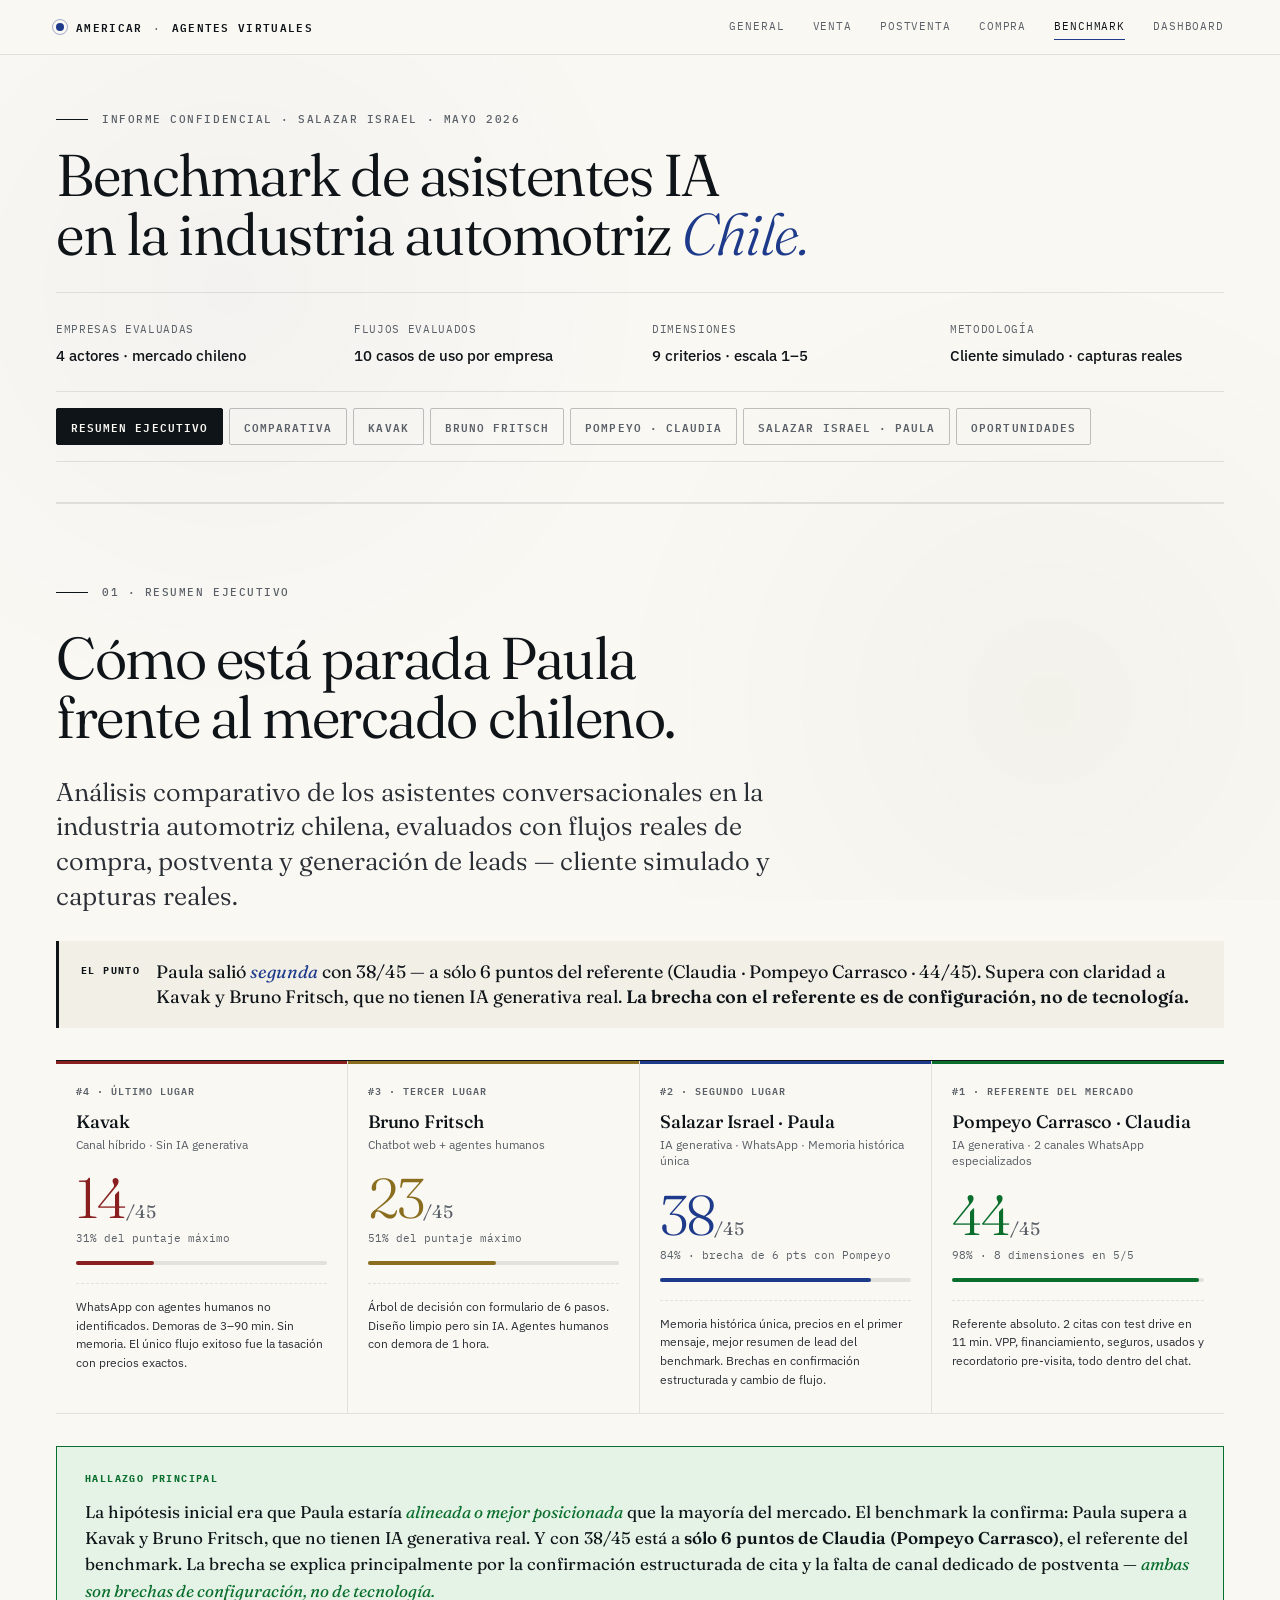
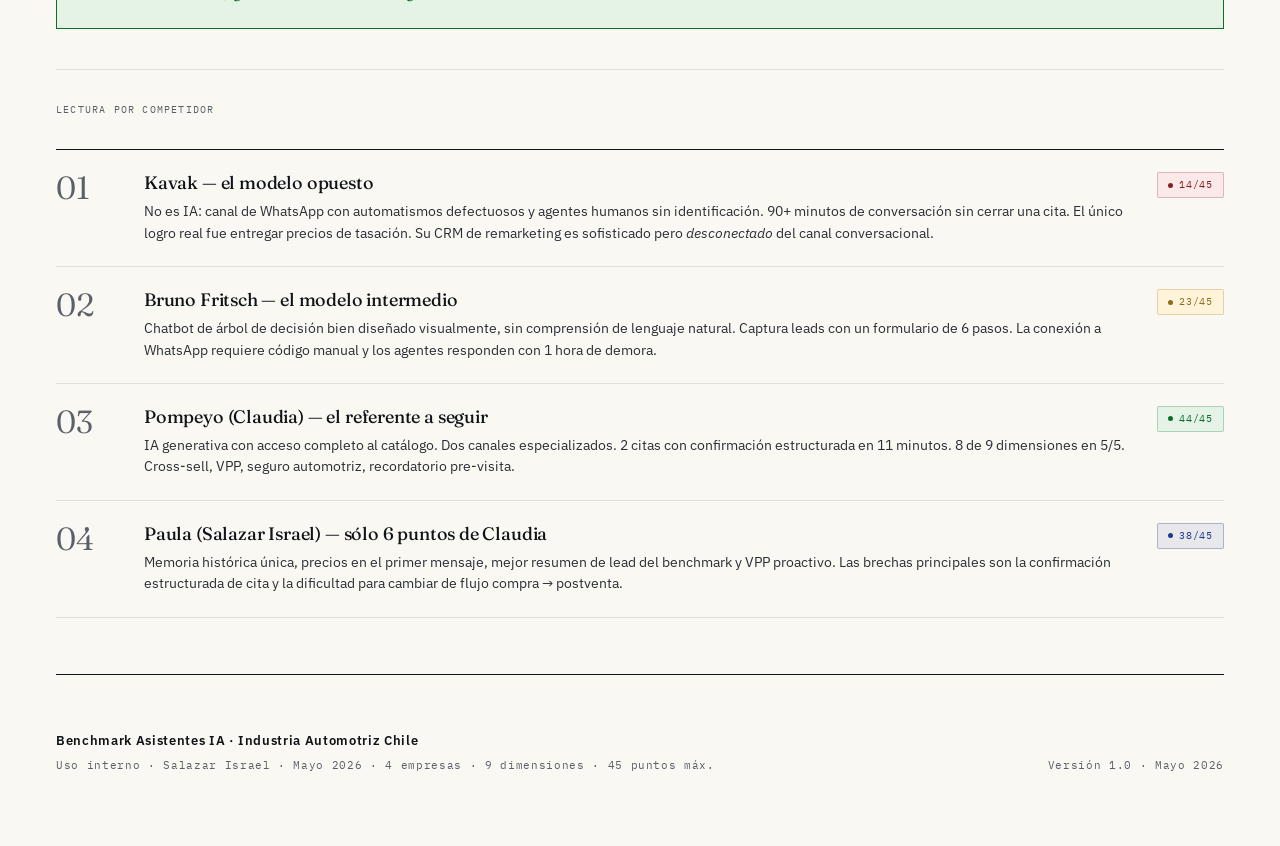
==== benchmark.html @ 21f12ac8 "Benchmark: pestaña aparte con look-and-feel editorial · saca placeholder de General - Nueva página b" ====
<!DOCTYPE html>
<html lang="es">
<head>
<meta charset="UTF-8">
<meta name="viewport" content="width=device-width, initial-scale=1.0">
<title>Benchmark · Asistentes IA · Industria Automotriz Chile 2026</title>
<link rel="preconnect" href="https://fonts.googleapis.com">
<link rel="preconnect" href="https://fonts.gstatic.com" crossorigin>
<link href="https://fonts.googleapis.com/css2?family=Fraunces:opsz,wght,SOFT@9..144,300;9..144,400;9..144,500;9..144,600;9..144,700&family=IBM+Plex+Mono:wght@300;400;500;600&family=IBM+Plex+Sans:wght@300;400;500;600;700&display=swap" rel="stylesheet">
<link rel="stylesheet" href="assets/styles.css?v=14">
</head>
<body>

<header class="topnav">
  <div class="topnav-inner">
    <a href="index.html" class="brand">
      <span class="dot"></span>
      <span>Americar <span class="sep">·</span> <span class="meta-hide">Agentes Virtuales</span></span>
    </a>
    <nav class="nav-links">
      <a href="index.html">General</a>
      <a href="venta.html">Venta</a>
      <a href="postventa.html">Postventa</a>
      <a href="compra.html">Compra</a>
      <a href="benchmark.html" class="active">Benchmark</a>
      <a href="dashboard.html">Dashboard</a>
    </nav>
  </div>
</header>

<div class="shell">

<!-- ============ PAGE HEADER ============ -->
<section class="page-header first">
  <div class="eyebrow">Informe confidencial · Salazar Israel · Mayo 2026</div>
  <h2>Benchmark de asistentes IA<br>en la industria automotriz <em>Chile.</em></h2>

  <div class="cover-footer" style="margin-top: 28px;">
    <div class="item">Empresas evaluadas<strong>4 actores · mercado chileno</strong></div>
    <div class="item">Flujos evaluados<strong>10 casos de uso por empresa</strong></div>
    <div class="item">Dimensiones<strong>9 criterios · escala 1–5</strong></div>
    <div class="item">Metodología<strong>Cliente simulado · capturas reales</strong></div>
  </div>

  <nav class="bench-tabs" aria-label="Secciones del benchmark">
    <button class="active" onclick="showBench('resumen', event)">Resumen ejecutivo</button>
    <button onclick="showBench('comparativa', event)">Comparativa</button>
    <button onclick="showBench('kavak', event)">Kavak</button>
    <button onclick="showBench('bf', event)">Bruno Fritsch</button>
    <button onclick="showBench('pompeyo', event)">Pompeyo · Claudia</button>
    <button onclick="showBench('paula', event)">Salazar Israel · Paula</button>
    <button onclick="showBench('oportunidades', event)">Oportunidades</button>
  </nav>
</section>

<!-- ============ RESUMEN ============ -->
<section id="bench-resumen" class="bench-pane active">
  <div class="eyebrow">01 · Resumen ejecutivo</div>
  <h2>Cómo está parada Paula<br>frente al mercado chileno.</h2>
  <p class="lead">
    Análisis comparativo de los asistentes conversacionales en la industria automotriz chilena, evaluados con flujos reales de compra, postventa y generación de leads — cliente simulado y capturas reales.
  </p>

  <div class="punto-clave">
    <div class="pc-label">El punto</div>
    <div class="pc-text">
      Paula salió <em>segunda</em> con 38/45 — a sólo 6 puntos del referente (Claudia · Pompeyo Carrasco · 44/45). Supera con claridad a Kavak y Bruno Fritsch, que no tienen IA generativa real. <strong>La brecha con el referente es de configuración, no de tecnología.</strong>
    </div>
  </div>

  <div class="bench-rank">
    <div class="bench-rank-card kavak">
      <div class="rank-pos">#4 · Último lugar</div>
      <div class="rank-name">Kavak</div>
      <div class="rank-type">Canal híbrido · Sin IA generativa</div>
      <div class="rank-score">14<span class="denom">/45</span></div>
      <div class="rank-pct">31% del puntaje máximo</div>
      <div class="rank-bar"><div class="rank-bar-fill" style="width:31%;"></div></div>
      <div class="rank-verdict">WhatsApp con agentes humanos no identificados. Demoras de 3–90 min. Sin memoria. El único flujo exitoso fue la tasación con precios exactos.</div>
    </div>
    <div class="bench-rank-card bf">
      <div class="rank-pos">#3 · Tercer lugar</div>
      <div class="rank-name">Bruno Fritsch</div>
      <div class="rank-type">Chatbot web + agentes humanos</div>
      <div class="rank-score">23<span class="denom">/45</span></div>
      <div class="rank-pct">51% del puntaje máximo</div>
      <div class="rank-bar"><div class="rank-bar-fill" style="width:51%;"></div></div>
      <div class="rank-verdict">Árbol de decisión con formulario de 6 pasos. Diseño limpio pero sin IA. Agentes humanos con demora de 1 hora.</div>
    </div>
    <div class="bench-rank-card paula">
      <div class="rank-pos">#2 · Segundo lugar</div>
      <div class="rank-name">Salazar Israel · Paula</div>
      <div class="rank-type">IA generativa · WhatsApp · Memoria histórica única</div>
      <div class="rank-score">38<span class="denom">/45</span></div>
      <div class="rank-pct">84% · brecha de 6 pts con Pompeyo</div>
      <div class="rank-bar"><div class="rank-bar-fill" style="width:84%;"></div></div>
      <div class="rank-verdict">Memoria histórica única, precios en el primer mensaje, mejor resumen de lead del benchmark. Brechas en confirmación estructurada y cambio de flujo.</div>
    </div>
    <div class="bench-rank-card pompeyo">
      <div class="rank-pos">#1 · Referente del mercado</div>
      <div class="rank-name">Pompeyo Carrasco · Claudia</div>
      <div class="rank-type">IA generativa · 2 canales WhatsApp especializados</div>
      <div class="rank-score">44<span class="denom">/45</span></div>
      <div class="rank-pct">98% · 8 dimensiones en 5/5</div>
      <div class="rank-bar"><div class="rank-bar-fill" style="width:98%;"></div></div>
      <div class="rank-verdict">Referente absoluto. 2 citas con test drive en 11 min. VPP, financiamiento, seguros, usados y recordatorio pre-visita, todo dentro del chat.</div>
    </div>
  </div>

  <div class="bench-conclusion">
    <div class="bc-label">Hallazgo principal</div>
    <div class="bc-text">
      La hipótesis inicial era que Paula estaría <em>alineada o mejor posicionada</em> que la mayoría del mercado. El benchmark la confirma: Paula supera a Kavak y Bruno Fritsch, que no tienen IA generativa real. Y con 38/45 está a <strong>sólo 6 puntos de Claudia (Pompeyo Carrasco)</strong>, el referente del benchmark. La brecha se explica principalmente por la confirmación estructurada de cita y la falta de canal dedicado de postventa — <em>ambas son brechas de configuración, no de tecnología.</em>
    </div>
  </div>

  <div class="panel">
    <div class="panel-eyebrow">Lectura por competidor</div>
    <div class="findings mt-32">
      <div class="finding">
        <div class="num">01</div>
        <div>
          <h4>Kavak — el modelo opuesto</h4>
          <p>No es IA: canal de WhatsApp con automatismos defectuosos y agentes humanos sin identificación. 90+ minutos de conversación sin cerrar una cita. El único logro real fue entregar precios de tasación. Su CRM de remarketing es sofisticado pero <em>desconectado</em> del canal conversacional.</p>
        </div>
        <div class="meta"><span class="tag neg"><span class="dot"></span>14/45</span></div>
      </div>
      <div class="finding">
        <div class="num">02</div>
        <div>
          <h4>Bruno Fritsch — el modelo intermedio</h4>
          <p>Chatbot de árbol de decisión bien diseñado visualmente, sin comprensión de lenguaje natural. Captura leads con un formulario de 6 pasos. La conexión a WhatsApp requiere código manual y los agentes responden con 1 hora de demora.</p>
        </div>
        <div class="meta"><span class="tag neu"><span class="dot"></span>23/45</span></div>
      </div>
      <div class="finding">
        <div class="num">03</div>
        <div>
          <h4>Pompeyo (Claudia) — el referente a seguir</h4>
          <p>IA generativa con acceso completo al catálogo. Dos canales especializados. 2 citas con confirmación estructurada en 11 minutos. 8 de 9 dimensiones en 5/5. Cross-sell, VPP, seguro automotriz, recordatorio pre-visita.</p>
        </div>
        <div class="meta"><span class="tag pos"><span class="dot"></span>44/45</span></div>
      </div>
      <div class="finding">
        <div class="num">04</div>
        <div>
          <h4>Paula (Salazar Israel) — sólo 6 puntos de Claudia</h4>
          <p>Memoria histórica única, precios en el primer mensaje, mejor resumen de lead del benchmark y VPP proactivo. Las brechas principales son la confirmación estructurada de cita y la dificultad para cambiar de flujo compra → postventa.</p>
        </div>
        <div class="meta"><span class="tag signal"><span class="dot"></span>38/45</span></div>
      </div>
    </div>
  </div>
</section>

<!-- ============ COMPARATIVA ============ -->
<section id="bench-comparativa" class="bench-pane">
  <div class="eyebrow">02 · Comparativa</div>
  <h2>Tres tablas para entender<br>la diferencia.</h2>
  <p class="lead">
    Dos miradas complementarias: la primera mide <strong>cómo funciona</strong> cada asistente (calidad, escala 1–5), la segunda mide <strong>qué puede hacer</strong> (cobertura de flujos reales). La tercera resume las características del sistema.
  </p>

  <div class="panel">
    <div class="panel-eyebrow">Tabla 1 · Calidad · Cómo funciona cada asistente</div>
    <p style="margin-top:8px; font-size:13px; color:var(--ink-mute);">Escala 1 a 5 por dimensión · Puntaje máximo 45 puntos.</p>
    <table class="data-table mt-32">
      <thead>
        <tr>
          <th>Dimensión</th>
          <th><span class="bench-pill kavak">Kavak</span></th>
          <th><span class="bench-pill bf">Bruno Fritsch</span></th>
          <th><span class="bench-pill paula">Paula · SI</span></th>
          <th><span class="bench-pill pompeyo">Claudia · PC</span></th>
        </tr>
      </thead>
      <tbody>
        <tr><td class="row-label">Cobertura de flujos <span style="display:block;font-family:var(--mono);font-size:10px;color:var(--ink-mute);font-weight:400;">Funcionalidad</span></td><td><span class="bench-dot s2">2</span></td><td><span class="bench-dot s3">3</span></td><td><span class="bench-dot s4">4</span></td><td><span class="bench-dot s5">5</span></td></tr>
        <tr><td class="row-label">Agendamiento online <span style="display:block;font-family:var(--mono);font-size:10px;color:var(--ink-mute);font-weight:400;">Funcionalidad</span></td><td><span class="bench-dot s3">3</span></td><td><span class="bench-dot s2">2</span></td><td><span class="bench-dot s3">3</span></td><td><span class="bench-dot s4">4</span></td></tr>
        <tr><td class="row-label">Velocidad de respuesta <span style="display:block;font-family:var(--mono);font-size:10px;color:var(--ink-mute);font-weight:400;">Conversación</span></td><td><span class="bench-dot s1">1</span></td><td><span class="bench-dot s2">2</span></td><td><span class="bench-dot s5">5</span></td><td><span class="bench-dot s5">5</span></td></tr>
        <tr><td class="row-label">Continuidad contextual <span style="display:block;font-family:var(--mono);font-size:10px;color:var(--ink-mute);font-weight:400;">Conversación</span></td><td><span class="bench-dot s1">1</span></td><td><span class="bench-dot s2">2</span></td><td><span class="bench-dot s5">5</span></td><td><span class="bench-dot s5">5</span></td></tr>
        <tr><td class="row-label">Calidad de respuesta <span style="display:block;font-family:var(--mono);font-size:10px;color:var(--ink-mute);font-weight:400;">Conversación</span></td><td><span class="bench-dot s1">1</span></td><td><span class="bench-dot s2">2</span></td><td><span class="bench-dot s4">4</span></td><td><span class="bench-dot s5">5</span></td></tr>
        <tr><td class="row-label">Manejo de errores <span style="display:block;font-family:var(--mono);font-size:10px;color:var(--ink-mute);font-weight:400;">Conversación</span></td><td><span class="bench-dot s2">2</span></td><td><span class="bench-dot s3">3</span></td><td><span class="bench-dot s4">4</span></td><td><span class="bench-dot s5">5</span></td></tr>
        <tr><td class="row-label">Captura de lead <span style="display:block;font-family:var(--mono);font-size:10px;color:var(--ink-mute);font-weight:400;">Conversión</span></td><td><span class="bench-dot s3">3</span></td><td><span class="bench-dot s4">4</span></td><td><span class="bench-dot s5">5</span></td><td><span class="bench-dot s5">5</span></td></tr>
        <tr><td class="row-label">CTA y derivación <span style="display:block;font-family:var(--mono);font-size:10px;color:var(--ink-mute);font-weight:400;">Conversión</span></td><td><span class="bench-dot s2">2</span></td><td><span class="bench-dot s3">3</span></td><td><span class="bench-dot s4">4</span></td><td><span class="bench-dot s5">5</span></td></tr>
        <tr><td class="row-label">Personalización <span style="display:block;font-family:var(--mono);font-size:10px;color:var(--ink-mute);font-weight:400;">Conversión</span></td><td><span class="bench-dot s1">1</span></td><td><span class="bench-dot s2">2</span></td><td><span class="bench-dot s5">5</span></td><td><span class="bench-dot s5">5</span></td></tr>
        <tr style="border-top:1px solid var(--ink); background: var(--paper-warm);">
          <td class="row-label" style="font-family:var(--serif);font-size:15px;">Total / 45</td>
          <td style="color: var(--negative); font-weight: 600;">14 · 31%</td>
          <td style="color: var(--neutral); font-weight: 600;">23 · 51%</td>
          <td style="color: var(--signal); font-weight: 600;">38 · 84%</td>
          <td style="color: var(--positive); font-weight: 600;">44 · 98%</td>
        </tr>
      </tbody>
    </table>
  </div>

  <div class="bench-bar-wrap">
    <div class="bench-bar-title">Puntaje total comparado</div>
    <div class="bench-bar-row pompeyo">
      <div class="br-header"><span class="br-name">Claudia · Pompeyo Carrasco</span><span class="br-score">44/45</span></div>
      <div class="br-track"><div class="br-fill" style="width:97.8%;"></div></div>
    </div>
    <div class="bench-bar-row paula">
      <div class="br-header"><span class="br-name">Paula · Salazar Israel</span><span class="br-score">38/45</span></div>
      <div class="br-track"><div class="br-fill" style="width:84.4%;"></div></div>
    </div>
    <div class="bench-bar-row bf">
      <div class="br-header"><span class="br-name">Bruno Fritsch</span><span class="br-score">23/45</span></div>
      <div class="br-track"><div class="br-fill" style="width:51.1%;"></div></div>
    </div>
    <div class="bench-bar-row kavak">
      <div class="br-header"><span class="br-name">Kavak</span><span class="br-score">14/45</span></div>
      <div class="br-track"><div class="br-fill" style="width:31.1%;"></div></div>
    </div>
  </div>

  <div class="panel">
    <div class="panel-eyebrow">Tabla 2 · Cobertura · Qué puede hacer cada asistente</div>
    <p style="margin-top:8px; font-size:13px; color:var(--ink-mute);">La cobertura indica si el asistente <strong>puede</strong> ejecutar el flujo. La calidad de esa ejecución se refleja en la Tabla 1.</p>

    <div class="bench-cov-legend mt-32">
      <span class="lg"><span class="bench-cov ok">✓</span> Completado</span>
      <span class="lg"><span class="bench-cov partial">~</span> Parcial</span>
      <span class="lg"><span class="bench-cov no">✗</span> No cubre</span>
      <span class="lg"><span class="bench-cov na">–</span> No aplica</span>
    </div>

    <table class="data-table">
      <thead>
        <tr>
          <th>Flujo</th>
          <th style="text-align:center;">Área</th>
          <th><span class="bench-pill kavak">Kavak</span></th>
          <th><span class="bench-pill bf">Bruno F.</span></th>
          <th><span class="bench-pill paula">Paula · SI</span></th>
          <th><span class="bench-pill pompeyo">Claudia · PC</span></th>
        </tr>
      </thead>
      <tbody>
        <tr><td class="row-label">Cita de ventas + test drive</td><td style="text-align:center;font-size:11px;">Ventas</td><td><span class="bench-cov ok">✓</span></td><td><span class="bench-cov ok">✓</span></td><td><span class="bench-cov ok">✓</span></td><td><span class="bench-cov ok">✓</span></td></tr>
        <tr><td class="row-label">Cita de inspección / mantención</td><td style="text-align:center;font-size:11px;">Postventa</td><td><span class="bench-cov no">✗</span></td><td><span class="bench-cov ok">✓</span></td><td><span class="bench-cov ok">✓</span></td><td><span class="bench-cov ok">✓</span></td></tr>
        <tr><td class="row-label">Cotización con precio en el chat</td><td style="text-align:center;font-size:11px;">Ventas</td><td><span class="bench-cov partial">~</span></td><td><span class="bench-cov no">✗</span></td><td><span class="bench-cov ok">✓</span></td><td><span class="bench-cov partial">~</span></td></tr>
        <tr><td class="row-label">VPP / Parte de pago · tasación vehículo actual</td><td style="text-align:center;font-size:11px;">Ventas</td><td><span class="bench-cov ok">✓</span></td><td><span class="bench-cov no">✗</span></td><td><span class="bench-cov ok">✓</span></td><td><span class="bench-cov ok">✓</span></td></tr>
        <tr><td class="row-label">Financiamiento · opciones de crédito</td><td style="text-align:center;font-size:11px;">Ventas</td><td><span class="bench-cov no">✗</span></td><td><span class="bench-cov no">✗</span></td><td><span class="bench-cov ok">✓</span></td><td><span class="bench-cov ok">✓</span></td></tr>
        <tr><td class="row-label">Postventa · precios mantención y servicios</td><td style="text-align:center;font-size:11px;">Postventa</td><td><span class="bench-cov na">–</span></td><td><span class="bench-cov ok">✓</span></td><td><span class="bench-cov ok">✓</span></td><td><span class="bench-cov ok">✓</span></td></tr>
        <tr><td class="row-label">Autos usados · búsqueda y derivación</td><td style="text-align:center;font-size:11px;">Ventas</td><td><span class="bench-cov ok">✓</span></td><td><span class="bench-cov ok">✓</span></td><td><span class="bench-cov ok">✓</span></td><td><span class="bench-cov ok">✓</span></td></tr>
        <tr><td class="row-label">Seguro automotriz</td><td style="text-align:center;font-size:11px;">Ventas</td><td><span class="bench-cov no">✗</span></td><td><span class="bench-cov ok">✓</span></td><td><span class="bench-cov no">✗</span></td><td><span class="bench-cov ok">✓</span></td></tr>
        <tr><td class="row-label">Captación de lead · datos clave</td><td style="text-align:center;font-size:11px;">General</td><td><span class="bench-cov ok">✓</span></td><td><span class="bench-cov ok">✓</span></td><td><span class="bench-cov ok">✓</span></td><td><span class="bench-cov ok">✓</span></td></tr>
      </tbody>
    </table>
  </div>

  <div class="panel">
    <div class="panel-eyebrow">Tabla 3 · Características del sistema</div>
    <p style="margin-top:8px; font-size:13px; color:var(--ink-mute);">Qué hay debajo de cada asistente.</p>
    <table class="data-table mt-32">
      <thead>
        <tr>
          <th>Característica</th>
          <th><span class="bench-pill kavak">Kavak</span></th>
          <th><span class="bench-pill bf">Bruno Fritsch</span></th>
          <th><span class="bench-pill paula">Paula · SI</span></th>
          <th><span class="bench-pill pompeyo">Claudia · PC</span></th>
        </tr>
      </thead>
      <tbody>
        <tr><td class="row-label">Tipo de sistema</td><td>Bot + humano</td><td>Árbol decisión</td><td style="color:var(--signal); font-weight:600;">IA generativa</td><td style="color:var(--positive); font-weight:600;">IA generativa</td></tr>
        <tr><td class="row-label">Nombre del asistente</td><td style="color:var(--ink-mute);">Sin nombre</td><td style="color:var(--ink-mute);">Sin nombre</td><td style="color:var(--signal); font-weight:600;">Paula</td><td style="color:var(--positive); font-weight:600;">Claudia</td></tr>
        <tr><td class="row-label">Canal principal</td><td>WhatsApp</td><td>Chat web</td><td>WhatsApp</td><td>WhatsApp</td></tr>
        <tr><td class="row-label">Tiempo de respuesta</td><td class="neg">3–26 minutos</td><td style="color:var(--neutral);">~1 hora (WA)</td><td class="pos">&lt;2 segundos</td><td class="pos">&lt;2 segundos</td></tr>
        <tr><td class="row-label">Memoria histórica</td><td class="neg">No</td><td class="neg">No</td><td class="pos">Sí ✦ única en benchmark</td><td class="pos">Sí ✦ intra-sesión</td></tr>
        <tr><td class="row-label">Agendamiento en el chat</td><td style="color:var(--neutral);">Parcial</td><td class="neg">No</td><td class="pos">Sí</td><td class="pos">Sí, con confirmación</td></tr>
        <tr><td class="row-label">Precios en el chat</td><td style="color:var(--neutral);">Link al catálogo</td><td class="neg">No</td><td class="pos">Sí</td><td style="color:var(--neutral);">Referenciales</td></tr>
        <tr><td class="row-label">Canal postventa propio</td><td class="neg">No aplica</td><td class="neg">Deriva a web</td><td style="color:var(--neutral);">Canal único</td><td class="pos">Canal dedicado</td></tr>
      </tbody>
    </table>
  </div>
</section>

<!-- ============ KAVAK ============ -->
<section id="bench-kavak" class="bench-pane">
  <div class="eyebrow">03 · Kavak · #4</div>

  <div class="bench-co-header">
    <div class="bench-co-avatar av-kavak">KV</div>
    <div class="bench-co-meta">
      <div class="bench-co-title">Kavak Chile</div>
      <div class="bench-co-sub">Marketplace de autos usados · Canal WhatsApp Business · Score: 14/45 · 31%</div>
    </div>
    <div class="bench-co-score kavak">14</div>
  </div>

  <div class="bench-detail-grid">
    <div class="bench-detail">
      <div class="bench-detail-head">Tipo de sistema</div>
      <div style="font-family: var(--serif); font-size: 18px; line-height: 1.3; margin-bottom: 8px;">Bot de árbol de decisión + agentes humanos no identificados.</div>
      <div style="font-size: 13px; color: var(--ink-mute); line-height: 1.55;">No es IA generativa. Las respuestas tardías y coloquiales confirman intervención humana.</div>
    </div>
    <div class="bench-detail">
      <div class="bench-detail-head">Tiempo total documentado</div>
      <div class="bench-headline neg">~2 horas</div>
      <div style="font-size: 13px; color: var(--ink-mute); line-height: 1.55; margin-top: 8px;">Sin cita confirmada. Sin precio del vehículo de interés. Un solo flujo exitoso: tasación.</div>
    </div>
  </div>

  <div class="bench-detail-grid">
    <div class="bench-detail">
      <div class="bench-detail-head pos">Fortalezas</div>
      <ul>
        <li>WhatsApp nativo reduce barrera de adopción</li>
        <li>CRM de remarketing con segmentación por comportamiento</li>
        <li>Tasación con 3 opciones de precio exacto (permuta / compra asegurada / inmediata)</li>
        <li>Mensajes outbound con precios actualizados dinámicamente</li>
        <li>Segmentación de intención desde el primer contacto</li>
      </ul>
    </div>
    <div class="bench-detail">
      <div class="bench-detail-head neg">Debilidades críticas</div>
      <ul>
        <li>Demoras de <strong>3 a 26 minutos</strong> entre turnos de la misma conversación</li>
        <li>Sin memoria de sesión: reinicia el flujo tras 26 min de inactividad</li>
        <li>URL enviada con typo ("awift" en lugar de "swift")</li>
        <li>Capturó sólo 1 de 2 modelos solicitados y no aplicó ningún filtro</li>
        <li>Usa "estimado" asumiendo género masculino sin preguntar</li>
        <li>No cotiza precios. No confirma citas por escrito</li>
        <li>Dos canales (Kavak / Kavak Chile) desconectados entre sí</li>
      </ul>
    </div>
  </div>

  <div class="panel">
    <div class="panel-eyebrow">Flujos evaluados</div>
    <table class="bench-flows mt-32">
      <thead><tr><th>Flujo</th><th>Resultado</th><th>Estado</th></tr></thead>
      <tbody>
        <tr><td>Agendamiento cita ventas</td><td>Coordinado verbalmente, sin confirmación escrita. Flujo reiniciado al final.</td><td><span class="bench-badge b-warn">Parcial</span></td></tr>
        <tr><td>Cotización vehículo</td><td>No entrega precio. Sólo link con typo y filtros incorrectos.</td><td><span class="bench-badge b-bad">No cubre</span></td></tr>
        <tr><td>Tasación / VPP</td><td>3 opciones con precio exacto tras recibir patente. Único flujo completado.</td><td><span class="bench-badge b-ok">Completado</span></td></tr>
        <tr><td>Captación de lead</td><td>Capturó nombre, email y patente en ~90 min.</td><td><span class="bench-badge b-warn">Tardío</span></td></tr>
        <tr><td>Mantención / Postventa</td><td>No aplica al modelo de negocio. No lo aclara al usuario.</td><td><span class="bench-badge b-bad">Ausente</span></td></tr>
      </tbody>
    </table>
  </div>

  <div class="callout neg">
    <div class="eyebrow">Hallazgo clave</div>
    <p>
      Kavak tiene el <strong>CRM más sofisticado del benchmark</strong> (segmentación por comportamiento, precios dinámicos, seguimiento automatizado), pero el canal conversacional más débil. La desconexión entre ambos sistemas es la brecha más costosa: el canal de remarketing sabe que miraste el Swift, que no fuiste a la inspección y que el precio cambió, pero el chat de atención no sabe nada de eso y te pregunta marca y modelo como si fueras un extraño.
    </p>
  </div>
</section>

<!-- ============ BRUNO FRITSCH ============ -->
<section id="bench-bf" class="bench-pane">
  <div class="eyebrow">04 · Bruno Fritsch · #3</div>

  <div class="bench-co-header">
    <div class="bench-co-avatar av-bf">BF</div>
    <div class="bench-co-meta">
      <div class="bench-co-title">Bruno Fritsch</div>
      <div class="bench-co-sub">Concesionario Toyota / Hyundai · Chat web propio + WhatsApp con agentes · Score: 23/45 · 51%</div>
    </div>
    <div class="bench-co-score bf">23</div>
  </div>

  <div class="bench-detail-grid">
    <div class="bench-detail">
      <div class="bench-detail-head">Tipo de sistema</div>
      <div style="font-family: var(--serif); font-size: 18px; line-height: 1.3; margin-bottom: 8px;">Árbol de decisión con formulario embebido de 6 pasos + agentes humanos en WhatsApp.</div>
      <div style="font-size: 13px; color: var(--ink-mute); line-height: 1.55;">No es IA generativa. El chat web acepta sólo clics en botones, sin texto libre funcional.</div>
    </div>
    <div class="bench-detail">
      <div class="bench-detail-head">Tiempo hasta asesor humano</div>
      <div class="bench-headline warn">~1 hora</div>
      <div style="font-size: 13px; color: var(--ink-mute); line-height: 1.55; margin-top: 8px;">El agente en WhatsApp llega una hora después de llenar el formulario. Identifica al ejecutivo asignado por nombre.</div>
    </div>
  </div>

  <div class="bench-detail-grid">
    <div class="bench-detail">
      <div class="bench-detail-head pos">Fortalezas</div>
      <ul>
        <li>Diseño visual limpio y profesional (identidad naranja coherente)</li>
        <li>Menú inicial con 6 categorías claras incluyendo seguros y repuestos</li>
        <li>Formulario captura nombre, RUT, teléfono, email, marca y modelo</li>
        <li>El agente humano usa el nombre del usuario desde el formulario</li>
        <li>Nombra al ejecutivo asignado (personalización del asesor)</li>
      </ul>
    </div>
    <div class="bench-detail">
      <div class="bench-detail-head neg">Debilidades críticas</div>
      <ul>
        <li>Sin IA ni comprensión de lenguaje natural</li>
        <li>Vinculación a WhatsApp con código de 10 dígitos: fricción alta</li>
        <li>Postventa deriva a la web, no gestiona en el chat</li>
        <li>Agente humano con demora de 1 hora</li>
        <li>Error de género: "serás contactado" (masculino por defecto)</li>
        <li>Sin cotización de precio en ningún canal</li>
      </ul>
    </div>
  </div>

  <div class="panel">
    <div class="panel-eyebrow">Flujos evaluados</div>
    <table class="bench-flows mt-32">
      <thead><tr><th>Flujo</th><th>Resultado</th><th>Estado</th></tr></thead>
      <tbody>
        <tr><td>Cotización vehículo</td><td>Deriva al ejecutivo. Sin precio en el chat ni en el web chat.</td><td><span class="bench-badge b-bad">No cubre</span></td></tr>
        <tr><td>Agendamiento cita ventas</td><td>El formulario captura datos. El ejecutivo coordina después.</td><td><span class="bench-badge b-warn">Parcial</span></td></tr>
        <tr><td>Captación de lead</td><td>Formulario de 6 pasos completo: nombre, RUT, teléfono, email, marca, modelo.</td><td><span class="bench-badge b-ok">Completado</span></td></tr>
        <tr><td>Postventa / mantención</td><td>Botón en el chat redirige a la web de agendamiento. El usuario hace todo solo.</td><td><span class="bench-badge b-warn">Deriva</span></td></tr>
      </tbody>
    </table>
  </div>

  <div class="callout warn">
    <div class="eyebrow">Hallazgo clave</div>
    <p>
      Bruno Fritsch no tiene asistente de IA. Tiene un chatbot de árbol de decisión con formularios embebidos bien diseñados visualmente, más agentes humanos con demora. Es el modelo más tradicional del benchmark. La ausencia de WhatsApp nativo (requiere código de 10 dígitos para vincularse) y de IA generativa lo posiciona por debajo de Paula y confirma que <strong>la adopción de IA conversacional real en el sector es aún incipiente</strong>. Quien la implemente bien tiene ventaja estructural.
    </p>
  </div>
</section>

<!-- ============ POMPEYO ============ -->
<section id="bench-pompeyo" class="bench-pane">
  <div class="eyebrow">05 · Pompeyo Carrasco · Claudia · #1</div>

  <div class="bench-co-header">
    <div class="bench-co-avatar av-pompeyo">PC</div>
    <div class="bench-co-meta">
      <div class="bench-co-title">Pompeyo Carrasco — Claudia</div>
      <div class="bench-co-sub">Concesionario multimarca · 2 canales WhatsApp especializados · IA generativa · Score: 44/45 · 98%</div>
    </div>
    <div class="bench-co-score pompeyo">44</div>
  </div>

  <div class="bench-detail-grid">
    <div class="bench-detail">
      <div class="bench-detail-head">Tipo de sistema</div>
      <div style="font-family: var(--serif); font-size: 18px; line-height: 1.3; margin-bottom: 8px;">IA generativa (LLM) con acceso al catálogo real. Asistente "Claudia".</div>
      <div style="font-size: 13px; color: var(--ink-mute); line-height: 1.55;">Dos canales WhatsApp separados: ventas y servicio. Respuesta inmediata. Sin agentes humanos visibles.</div>
    </div>
    <div class="bench-detail">
      <div class="bench-detail-head pos">Resultado del flujo completo</div>
      <div class="bench-headline pos">2 citas · 10 flujos · 64 min</div>
      <div style="font-size: 13px; color: var(--ink-mute); line-height: 1.55; margin-top: 8px;">2 visitas con confirmación estructurada (nombre, dirección, Maps, fecha, hora). VPP, seguro, usados, financiamiento y recordatorio pre-visita dentro del chat.</div>
    </div>
  </div>

  <div class="bench-detail-grid">
    <div class="bench-detail">
      <div class="bench-detail-head pos">Fortalezas destacadas</div>
      <ul>
        <li>Confirmación de cita estructurada: nombre, sucursal, dirección, fecha, hora y Maps</li>
        <li>Cross-sell y upsell natural: ofrece alternativas en el momento correcto</li>
        <li>Preparación de visita personalizada: maniobras a evaluar, orden de test drives</li>
        <li>VPP / parte de pago integrado al flujo de compra sin fricción</li>
        <li>Seguro automotriz: full vs responsabilidad civil con diferencias reales</li>
        <li>Financiamiento explicado con estructura: crédito convencional vs compra inteligente</li>
        <li>Canal postventa dedicado con mismo nivel de calidad</li>
        <li>Honesto con limitaciones y siempre ofrece alternativa concreta</li>
        <li>Recordatorio pre-visita con documentos a llevar coordinado con ejecutivo</li>
      </ul>
    </div>
    <div class="bench-detail">
      <div class="bench-detail-head warn">Limitaciones</div>
      <ul>
        <li>Precios son referenciales, la cotización formal requiere intervención humana</li>
        <li>Sin recordatorio automático desde el chat (delegado al ejecutivo)</li>
        <li>Dirección exacta de sucursal no siempre disponible en el canal</li>
      </ul>
      <div style="height: 16px;"></div>
      <div class="bench-detail-head signal">Lo que Paula debe aprender</div>
      <ul>
        <li>Resumen estructurado de cita con todos los datos en un mensaje</li>
        <li>Vincular tasación del auto actual como pie para el nuevo</li>
        <li>Detectar proactivamente VPP, seguro y usados sin que el usuario lo pida</li>
        <li>Canal especializado de postventa separado del de ventas</li>
        <li>Recordatorio pre-visita con documentos a llevar</li>
      </ul>
    </div>
  </div>

  <div class="panel">
    <div class="panel-eyebrow">Flujos evaluados</div>
    <table class="bench-flows mt-32">
      <thead><tr><th>Flujo</th><th>Resultado</th><th>Estado</th></tr></thead>
      <tbody>
        <tr><td>Agendamiento cita ventas</td><td>2 citas con nombre, dirección, Maps, fecha y hora. Confirmación estructurada.</td><td><span class="bench-badge b-ok">Completado</span></td></tr>
        <tr><td>Test drive</td><td>Orden, maniobras específicas y ambos modelos agendados.</td><td><span class="bench-badge b-ok">Completado</span></td></tr>
        <tr><td>Cotización nuevos</td><td>Precios referenciales + cotización formal vía ejecutivo antes del sábado.</td><td><span class="bench-badge b-ok">Completado</span></td></tr>
        <tr><td>Cotización usados</td><td>5 SUV con links, 2 priorizados para la visita del 30.</td><td><span class="bench-badge b-ok">Completado</span></td></tr>
        <tr><td>VPP / Tasación</td><td>RAV4 2018 capturada, vinculada como pie para usados y parte de pago.</td><td><span class="bench-badge b-ok">Completado</span></td></tr>
        <tr><td>Financiamiento</td><td>Crédito convencional + compra inteligente explicados y solicitados.</td><td><span class="bench-badge b-ok">Completado</span></td></tr>
        <tr><td>Fichas técnicas</td><td>PDFs enviados para Dzire y Coolray dentro del chat.</td><td><span class="bench-badge b-ok">Completado</span></td></tr>
        <tr><td>Seguro automotriz</td><td>Full vs RC con opción equilibrada para primer auto.</td><td><span class="bench-badge b-ok">Completado</span></td></tr>
        <tr><td>Mantención / Postventa</td><td>Canal dedicado. Registro de cliente y derivación limpia si marca no aplica.</td><td><span class="bench-badge b-ok">Completado</span></td></tr>
        <tr><td>Recordatorio pre-visita</td><td>Viernes en la mañana con documentos a llevar. Coordinado con ejecutivo.</td><td><span class="bench-badge b-ok">Completado</span></td></tr>
      </tbody>
    </table>
  </div>

  <div class="bench-conclusion">
    <div class="bc-label">Hallazgo clave — el referente del benchmark</div>
    <div class="bc-text">
      Claudia (Pompeyo Carrasco) demuestra que la IA conversacional de excelencia en el sector automotriz chileno <em>ya existe y está operando hoy</em>. En 11 minutos agendó 2 test drives con confirmación estructurada (nombre, dirección, Maps, fecha y hora), preguntó proactivamente por VPP, seguro y financiamiento, y preparó una agenda de visita personalizada con maniobras específicas a evaluar. La única limitación es que los precios son referenciales y la cotización formal requiere al ejecutivo. <strong>Si lograra cerrar precios directamente en el chat, sería 45/45.</strong>
    </div>
  </div>
</section>

<!-- ============ PAULA ============ -->
<section id="bench-paula" class="bench-pane">
  <div class="eyebrow">06 · Salazar Israel · Paula · #2</div>

  <div class="bench-co-header">
    <div class="bench-co-avatar av-paula">SI</div>
    <div class="bench-co-meta">
      <div class="bench-co-title">Salazar Israel — Paula</div>
      <div class="bench-co-sub">IA generativa · WhatsApp · Memoria histórica única en el benchmark · Score: 38/45 · 84%</div>
    </div>
    <div class="bench-co-score paula">38</div>
  </div>

  <div class="bench-conclusion" style="border-color: var(--signal); background: var(--signal-tint);">
    <div class="bc-label" style="color: var(--signal);">Posición en el benchmark</div>
    <div class="bc-text">
      Paula es <strong>tecnológicamente la más avanzada del benchmark</strong>: es la única con memoria histórica entre sesiones, entrega precios lista/contado/crédito en el primer mensaje, captura el lead más completo de todo el análisis y pregunta proactivamente por financiamiento y parte de pago. La brecha con Claudia baja a <strong>sólo 6 puntos</strong>, explicada principalmente por la falta de confirmación estructurada de cita y la dificultad para cambiar de flujo dentro del mismo canal. <em>Ambas son brechas de configuración, no de tecnología.</em>
    </div>
  </div>

  <div class="bench-detail-grid">
    <div class="bench-detail">
      <div class="bench-detail-head pos">Ventajas confirmadas con evidencia real</div>
      <ul>
        <li><strong>Memoria histórica entre sesiones:</strong> única en el benchmark. Recuerda conversaciones previas y las usa de apertura.</li>
        <li><strong>Precios en el primer mensaje:</strong> Lista, Contado y Crédito para las 3 versiones del Subaru Impreza sin que el usuario lo pida.</li>
        <li><strong>Mejor resumen de lead del benchmark:</strong> nombre, RUT, correo, teléfono, vehículo, sucursal, tiempo de compra, financiamiento y datos del auto en parte de pago, todo confirmado en un solo mensaje.</li>
        <li><strong>VPP y financiamiento proactivos:</strong> pregunta por ambos en el mismo turno sin esperar que el usuario lo mencione.</li>
        <li>Respuesta inmediata (&lt;2 seg). Legibilidad superior: mensajes cortos y separados.</li>
        <li>Autocorrección en tiempo real y manejo honesto de limitaciones.</li>
      </ul>
    </div>
    <div class="bench-detail">
      <div class="bench-detail-head neg">Brechas a corregir</div>
      <ul>
        <li><strong>[Alta]</strong> Le cuesta cambiar de flujo: si el usuario estaba en compra y pide mantención en el mismo chat, Paula declara su límite y deriva al teléfono. Correcto pero genera fricción.</li>
        <li><strong>[Alta]</strong> Sin confirmación estructurada de cita: no envía resumen con nombre, dirección, fecha, hora y Maps como sí hace Claudia.</li>
        <li><strong>[Alta]</strong> Pide datos técnicos internos al usuario: ID de sucursal y descuentos disponibles (que el usuario no puede saber).</li>
        <li><strong>[Media]</strong> Sin canal dedicado de postventa. Todo en el mismo hilo.</li>
        <li><strong>[Media]</strong> Localización argentina en algunos mensajes ("seguís", "vos").</li>
        <li><strong>[Contexto]</strong> Cuando no tiene el producto en catálogo deriva al asesor. Es el comportamiento correcto — no inventa precios.</li>
      </ul>
    </div>
  </div>

  <div class="panel">
    <div class="panel-eyebrow">Flujos evaluados</div>
    <table class="bench-flows mt-32">
      <thead><tr><th>Flujo</th><th>Resultado</th><th>Estado</th></tr></thead>
      <tbody>
        <tr><td>Memoria histórica</td><td>Recuerda conversaciones de sesiones anteriores. Único asistente del benchmark con esta capacidad.</td><td><span class="bench-badge b-ok">Completado</span></td></tr>
        <tr><td>Cotización con precio</td><td>Entrega precio Lista, Contado y Crédito por versión en el primer mensaje (Subaru Impreza 2026). Requiere que el producto esté en catálogo.</td><td><span class="bench-badge b-ok">Completado</span></td></tr>
        <tr><td>Captación de lead</td><td>El más completo del benchmark: nombre, RUT, correo, teléfono, vehículo, sucursal, horizonte de compra, financiamiento y datos del auto en parte de pago.</td><td><span class="bench-badge b-ok">Completado</span></td></tr>
        <tr><td>VPP / Parte de pago</td><td>Pregunta proactivamente por parte de pago. Recopila marca, modelo, año, patente y km del vehículo actual.</td><td><span class="bench-badge b-ok">Completado</span></td></tr>
        <tr><td>Financiamiento</td><td>Pregunta por interés en financiamiento de forma proactiva. Deriva los montos al ejecutivo.</td><td><span class="bench-badge b-ok">Completado</span></td></tr>
        <tr><td>Agendamiento cita ventas</td><td>Recopila todos los datos pero no genera confirmación estructurada. Recomienda llamar a la sucursal; si el usuario no quiere, deriva a asesor que contactará después.</td><td><span class="bench-badge b-warn">Parcial</span></td></tr>
        <tr><td>Cambio de flujo ventas → postventa</td><td>Al pedir mantención en el mismo chat, Paula declara: "Yo soy asesora de compra y financiamiento. Para mantención contacta a la sucursal: +56 9 9813 9124".</td><td><span class="bench-badge b-warn">Límite de flujo</span></td></tr>
        <tr><td>Info postventa</td><td>Deriva directamente al teléfono de la sucursal para mantención y servicios.</td><td><span class="bench-badge b-warn">Parcial</span></td></tr>
      </tbody>
    </table>
  </div>

  <div class="bench-priorities">
    <div class="bp-head">Plan de correcciones priorizadas — brecha de 6 puntos con Claudia</div>
    <div class="bench-priority">
      <div class="bp-num">01</div>
      <div>
        <div class="bp-title">Confirmación estructurada de cita</div>
        <div class="bp-desc">Claudia envía un resumen con nombre, sucursal, dirección exacta, fecha, hora y Maps en un solo mensaje. Paula debe hacer lo mismo. Es el cambio de mayor impacto visual para el usuario y cierra la percepción de "queda pendiente" que tiene el flujo actual.</div>
      </div>
    </div>
    <div class="bench-priority">
      <div class="bp-num">02</div>
      <div>
        <div class="bp-title">Eliminar datos técnicos internos del flujo</div>
        <div class="bp-desc">El ID de sucursal y los descuentos disponibles los maneja Salazar Israel, no el cliente. Paula debe tener acceso a la lista de sucursales con sus datos y nunca pedir al usuario información que sólo existe en el sistema interno.</div>
      </div>
    </div>
    <div class="bench-priority">
      <div class="bp-num">03</div>
      <div>
        <div class="bp-title">Canal dedicado de postventa</div>
        <div class="bp-desc">Separar el canal de ventas del de mantención y servicio técnico, siguiendo el modelo de Pompeyo Carrasco. Resuelve la dificultad de cambio de flujo y permite que cada canal tenga su propio contexto y especialización.</div>
      </div>
    </div>
    <div class="bench-priority">
      <div class="bp-num">04</div>
      <div>
        <div class="bp-title">Localización al español chileno</div>
        <div class="bp-desc">Instrucción explícita en el prompt de sistema: "Usa siempre español de Chile. Tú, no vos. Evita expresiones rioplatenses." Corrección en horas, impacto inmediato en la naturalidad de la conversación.</div>
      </div>
    </div>
  </div>
</section>

<!-- ============ OPORTUNIDADES ============ -->
<section id="bench-oportunidades" class="bench-pane">
  <div class="eyebrow">07 · Oportunidades</div>
  <h2>Hallazgos traducidos<br>en acciones concretas.</h2>
  <p class="lead">
    Cada hallazgo del benchmark se convierte en una palanca específica de mejora para Paula. Ordenadas por impacto.
  </p>

  <div class="bench-opps">
    <div class="bench-opp">
      <div class="opp-num">01</div>
      <div class="opp-title">Integración al catálogo de precios</div>
      <div class="opp-text">Paula responde "lamentablemente no tengo acceso a los precios en este momento" al menos 4 veces en el flujo evaluado. Con acceso al catálogo de modelos y precios lista/contado/crédito de Salazar Israel, el flujo de cotización pasa de "deriva al asesor" a una conversión real dentro del chat.</div>
      <div class="opp-impact">Impacto: muy alto · desbloqueador principal</div>
    </div>
    <div class="bench-opp">
      <div class="opp-num">02</div>
      <div class="opp-title">Confirmación estructurada de cita</div>
      <div class="opp-text">Pompeyo envía un resumen de cita con nombre, sucursal, dirección, fecha, hora y Maps en un solo mensaje. Paula debe hacer lo mismo. Ese formato da certeza al usuario, reduce el no-show y reemplaza el "queda solicitado" por una confirmación real.</div>
      <div class="opp-impact">Impacto: alto · cierre de conversión</div>
    </div>
    <div class="bench-opp">
      <div class="opp-num">03</div>
      <div class="opp-title">Eliminar datos técnicos del flujo</div>
      <div class="opp-text">Pedir el ID de sucursal o preguntar "¿cuál es el descuento que te ofrecemos?" al usuario son errores de diseño de flujo. El usuario no tiene esos datos. Paula debe tener la lista de sucursales disponible y los descuentos en su base de conocimiento.</div>
      <div class="opp-impact">Impacto: alto · desbloqueador de agendamiento</div>
    </div>
    <div class="bench-opp">
      <div class="opp-num">04</div>
      <div class="opp-title">Localización al español chileno</div>
      <div class="opp-text">El uso de "seguís", "vos" y formas verbales rioplatenses rompe la naturalidad de la conversación para usuarios chilenos. Una instrucción de sistema explícita resuelve esto en horas. Impacto inmediato sin desarrollo técnico.</div>
      <div class="opp-impact">Impacto: medio · experiencia de usuario</div>
    </div>
    <div class="bench-opp">
      <div class="opp-num">05</div>
      <div class="opp-title">Canal dedicado de postventa</div>
      <div class="opp-text">Pompeyo Carrasco tiene un número de WhatsApp separado para servicio con el mismo nivel de calidad que el de ventas. Separar los canales evita que flujos de mantención, tasación y cotización se mezclen en el mismo hilo.</div>
      <div class="opp-impact">Impacto: medio · arquitectura conversacional</div>
    </div>
    <div class="bench-opp">
      <div class="opp-num">06</div>
      <div class="opp-title">Recordatorio pre-visita automatizado</div>
      <div class="opp-text">Pompeyo coordina un mensaje del viernes con documentos a llevar. Paula podría superar esto enviando el recordatorio automáticamente, sin delegar al ejecutivo. Un mensaje 2 días antes con hora, dirección y documentos necesarios maximiza la tasa de asistencia.</div>
      <div class="opp-impact">Impacto: medio · tasa de no-show</div>
    </div>
    <div class="bench-opp">
      <div class="opp-num">07</div>
      <div class="opp-title">Aprovechar la memoria histórica</div>
      <div class="opp-text">Paula es la <strong>única</strong> del benchmark con memoria entre sesiones. Eso es un activo estratégico subutilizado. El modelo debería usar ese historial proactivamente: "La última vez que hablamos mencionaste el Audi Q8 — ¿quieres que retomemos esa búsqueda?" convierte el recuerdo en acción.</div>
      <div class="opp-impact">Impacto: alto · diferenciación tecnológica</div>
    </div>
    <div class="bench-opp">
      <div class="opp-num">08</div>
      <div class="opp-title">Detección proactiva de VPP y financiamiento</div>
      <div class="opp-text">Pompeyo detecta la oportunidad de parte de pago antes de que el usuario la mencione: "¿Tienes un auto para entregar como parte de pago?" Paula debe incorporar esta pregunta en el flujo de cotización cuando el modelo sugiere que el usuario podría tener un vehículo previo.</div>
      <div class="opp-impact">Impacto: medio · upsell de conversión</div>
    </div>
  </div>

  <div class="panel">
    <div class="panel-eyebrow">Buenas prácticas del mercado a adoptar</div>
    <div class="findings mt-32">
      <div class="finding">
        <div class="num">01</div>
        <div>
          <h4>De Pompeyo Carrasco</h4>
          <p><strong>Link al vehículo en la búsqueda:</strong> "¿Viste algún vehículo en la web? Envíame el link." Aprovecha la navegación previa del usuario y acorta el proceso. <strong>Pregunta de prioridades:</strong> "¿Qué es lo más importante para ti: seguridad, consumo o precio?" Personaliza toda la conversación con una sola pregunta.</p>
        </div>
        <div class="meta"><span class="tag pos"><span class="dot"></span>Adoptable</span></div>
      </div>
      <div class="finding">
        <div class="num">02</div>
        <div>
          <h4>De Bruno Fritsch</h4>
          <p><strong>Identificar al ejecutivo asignado:</strong> "Serás contactada por Paulette Viveros." Genera confianza y anticipación. El usuario sabe quién la llamará. <strong>Menú inicial amplio:</strong> incluir seguros, repuestos y otras consultas desde el primer mensaje reduce la fricción de navegación.</p>
        </div>
        <div class="meta"><span class="tag neu"><span class="dot"></span>Adoptable</span></div>
      </div>
      <div class="finding">
        <div class="num">03</div>
        <div>
          <h4>Lo que ninguno hace bien</h4>
          <p><strong>Cotización definitiva en el chat:</strong> ningún asistente entrega precio final confirmado sin intervención humana. Quien lo logre primero tendrá una ventaja competitiva muy difícil de replicar. <strong>Declarar la naturaleza del asistente:</strong> ninguno informa si es bot o humano. La transparencia genera confianza.</p>
        </div>
        <div class="meta"><span class="tag signal"><span class="dot"></span>Oportunidad de mercado</span></div>
      </div>
    </div>
  </div>

  <div class="bench-conclusion">
    <div class="bc-label">Conclusión estratégica</div>
    <div class="bc-text">
      Paula tiene la <em>mejor base tecnológica</em> del mercado chileno evaluado. La memoria histórica entre sesiones es un diferenciador que ningún competidor tiene y que crea una experiencia de continuidad única. Con los ajustes priorizados (catálogo de precios, datos de sucursales, localización), Paula puede alcanzar o superar a Pompeyo Carrasco y posicionarse como el asistente de IA automotriz más completo de Chile. <strong>La brecha no es tecnológica: es de datos y configuración.</strong> Eso es una buena noticia.
    </div>
  </div>
</section>

<footer>
  <div class="doc-meta">
    <strong>Benchmark Asistentes IA · Industria Automotriz Chile</strong>
    Uso interno · Salazar Israel · Mayo 2026 · 4 empresas · 9 dimensiones · 45 puntos máx.
  </div>
  <div class="sig">
    Versión 1.0 · Mayo 2026
  </div>
</footer>

</div><!-- /shell -->

<script>
function showBench(id, ev) {
  document.querySelectorAll('.bench-pane').forEach(s => s.classList.remove('active'));
  document.querySelectorAll('.bench-tabs button').forEach(t => t.classList.remove('active'));
  document.getElementById('bench-' + id).classList.add('active');
  if (ev && ev.currentTarget) ev.currentTarget.classList.add('active');
  window.scrollTo({ top: 0, behavior: 'smooth' });
}
document.documentElement.classList.add('js-on');
</script>

</body>
</html>
---- assets/styles.css ----
/* ======================================
   AMERICAR — AGENTES VIRTUALES
   Editorial design system · shared styles
   ====================================== */

:root {
  --paper: #FAF8F3;
  --paper-warm: #F2EFE7;
  --ink: #0F1419;
  --ink-soft: #2A2F36;
  --ink-mute: #5A6068;
  --rule: #1F242B;
  --line: rgba(15,20,25,0.10);
  --line-strong: rgba(15,20,25,0.25);

  --americar: #0A4D1E;
  --americar-soft: #1E6F3A;

  --signal: #1E3A8A;
  --signal-soft: #3B5BC8;
  --signal-tint: rgba(30,58,138,0.08);

  --positive: #0A6E2D;
  --neutral: #8A6D1F;
  --negative: #8A1F1F;
  --warn-tint: #FFF4D9;
  --neg-tint:  #FBE9E9;
  --pos-tint:  #E4F3E6;

  --serif: "Fraunces", Georgia, serif;
  --sans: "IBM Plex Sans", -apple-system, BlinkMacSystemFont, sans-serif;
  --mono: "IBM Plex Mono", "SF Mono", Menlo, monospace;
}

* { box-sizing: border-box; margin: 0; padding: 0; }
html { scroll-behavior: smooth; }
body {
  background: var(--paper);
  color: var(--ink);
  font-family: var(--sans);
  font-weight: 400;
  font-size: 15px;
  line-height: 1.55;
  -webkit-font-smoothing: antialiased;
  overflow-x: hidden;
}

body::before {
  content: "";
  position: fixed; inset: 0;
  background-image:
    radial-gradient(circle at 18% 32%, rgba(30,58,138,0.03) 0, transparent 35%),
    radial-gradient(circle at 82% 78%, rgba(10,77,30,0.03) 0, transparent 35%);
  pointer-events: none;
  z-index: 0;
}

/* ===== Layout ===== */
.shell { position: relative; z-index: 1; max-width: 1280px; margin: 0 auto; padding: 0 56px; }
@media (max-width: 900px) { .shell { padding: 0 24px; } }

section { padding: 80px 0 56px; position: relative; }
section + section { border-top: 1px solid var(--line); }
section.first { padding-top: 56px; }

/* ===== Top navigation (shared across pages) ===== */
.topnav {
  position: sticky; top: 0; z-index: 100;
  background: rgba(250, 248, 243, 0.94);
  backdrop-filter: blur(10px);
  -webkit-backdrop-filter: blur(10px);
  border-bottom: 1px solid var(--line);
  padding: 14px 0;
}
.topnav-inner {
  max-width: 1280px; margin: 0 auto; padding: 0 56px;
  display: flex; justify-content: space-between; align-items: center; gap: 32px;
}
.topnav .brand {
  display: flex; align-items: center; gap: 12px;
  font-family: var(--mono); font-size: 11px; letter-spacing: 0.12em; text-transform: uppercase;
  color: var(--ink); font-weight: 600; text-decoration: none;
}
.topnav .brand .dot {
  width: 8px; height: 8px; border-radius: 50%; background: var(--signal); position: relative; flex-shrink: 0;
}
.topnav .brand .dot::after {
  content: ""; position: absolute; inset: -4px; border: 1px solid var(--signal); border-radius: 50%; opacity: 0.4;
}
.topnav .brand .sep { color: var(--ink-mute); font-weight: 400; margin: 0 2px; }
.topnav .nav-links {
  display: flex; gap: 28px;
  font-family: var(--mono); font-size: 11px; letter-spacing: 0.08em; text-transform: uppercase;
}
.topnav .nav-links a {
  color: var(--ink-mute); text-decoration: none; padding: 4px 0;
  border-bottom: 1px solid transparent; transition: color .2s, border-color .2s;
}
.topnav .nav-links a:hover { color: var(--ink); }
.topnav .nav-links a.active { color: var(--ink); border-bottom-color: var(--signal); }
@media (max-width: 800px) {
  .topnav-inner { padding: 0 24px; flex-direction: column; gap: 14px; align-items: flex-start; }
  .topnav .nav-links { flex-wrap: wrap; gap: 14px 20px; }
  .topnav .brand .meta-hide { display: none; }
}

/* ===== Eyebrow / kicker ===== */
.eyebrow {
  font-family: var(--mono); font-size: 11px; font-weight: 500;
  letter-spacing: 0.14em; text-transform: uppercase;
  color: var(--ink-mute);
  display: flex; align-items: center; gap: 14px;
  margin-bottom: 28px;
}
.eyebrow::before { content: ""; width: 32px; height: 1px; background: var(--ink); }
.eyebrow .num { color: var(--ink); font-weight: 600; }

/* ===== Headings ===== */
h1, h2, h3, h4 { font-family: var(--serif); color: var(--ink); font-weight: 400; letter-spacing: -0.01em; }
h1 { font-size: clamp(48px, 8vw, 112px); line-height: 0.95; font-weight: 300; letter-spacing: -0.04em; }
h2 { font-size: clamp(36px, 4.6vw, 60px); line-height: 1; margin-bottom: 28px; letter-spacing: -0.025em; font-weight: 350; }
h3 { font-size: clamp(22px, 2.2vw, 30px); line-height: 1.15; margin-bottom: 16px; font-weight: 450; }
h4 { font-size: 18px; line-height: 1.25; margin-bottom: 8px; font-weight: 500; font-family: var(--sans); }

h1 em, h2 em { font-style: italic; font-weight: 300; color: var(--signal); }

.lead {
  font-family: var(--serif); font-size: clamp(19px, 2vw, 26px);
  line-height: 1.35; color: var(--ink-soft); font-weight: 350;
  max-width: 760px; margin-bottom: 28px;
}

p { color: var(--ink-soft); max-width: 720px; }
p + p { margin-top: 14px; }
strong { font-weight: 600; color: var(--ink); }

/* ===== Page header (compact, for inner pages) ===== */
.page-header {
  padding: 56px 0 32px;
  border-bottom: 1px solid var(--line);
}
.page-header .eyebrow { margin-bottom: 18px; }
.page-header h1 {
  font-size: clamp(48px, 7vw, 96px); line-height: 0.95; margin-bottom: 16px;
}
.page-header .lead { margin-bottom: 0; }

/* ===== COVER (homepage) ===== */
.cover {
  min-height: calc(100vh - 60px); padding: 64px 0 56px;
  display: flex; flex-direction: column; justify-content: space-between;
}
.cover-header {
  display: flex; justify-content: space-between; align-items: flex-start;
  font-family: var(--mono); font-size: 11px; letter-spacing: 0.12em; text-transform: uppercase;
  color: var(--ink-mute);
}
.cover-header .tag-line { color: var(--ink); font-weight: 600; }

.cover-body { padding: 24px 0; }
.cover h1 { margin-bottom: 28px; }
.cover .subtitle {
  font-family: var(--serif); font-style: italic; font-size: clamp(19px, 2.2vw, 28px);
  color: var(--ink-mute); font-weight: 300; max-width: 700px;
  line-height: 1.3;
}

.cover-footer {
  display: grid; grid-template-columns: repeat(4, 1fr); gap: 24px;
  padding-top: 28px; border-top: 1px solid var(--line);
}
.cover-footer .item {
  font-family: var(--mono); font-size: 11px; letter-spacing: 0.06em; text-transform: uppercase;
  color: var(--ink-mute);
}
.cover-footer .item strong {
  display: block; font-family: var(--sans); font-size: 15px; letter-spacing: 0;
  text-transform: none; color: var(--ink); margin-top: 6px; font-weight: 500;
}
@media (max-width: 700px) {
  .cover-footer { grid-template-columns: repeat(2, 1fr); }
}

/* ===== Tag chips ===== */
.tag {
  display: inline-flex; align-items: center; gap: 6px;
  font-family: var(--mono); font-size: 10px; letter-spacing: 0.08em; text-transform: uppercase;
  padding: 4px 10px; border-radius: 2px; border: 1px solid var(--line-strong); color: var(--ink);
  background: transparent;
}
.tag.pos { background: var(--pos-tint); border-color: rgba(10,110,45,0.25); color: var(--positive); }
.tag.neg { background: var(--neg-tint); border-color: rgba(138,31,31,0.25); color: var(--negative); }
.tag.neu { background: var(--warn-tint); border-color: rgba(138,109,31,0.25); color: var(--neutral); }
.tag.signal { background: var(--signal-tint); border-color: rgba(30,58,138,0.3); color: var(--signal); }
.tag .dot { width: 5px; height: 5px; border-radius: 50%; background: currentColor; }

/* ===== KPI Cards ===== */
.kpi-grid { display: grid; gap: 0; grid-template-columns: repeat(4, 1fr); border-top: 1px solid var(--ink); }
.kpi {
  padding: 28px 24px 24px; border-right: 1px solid var(--line); border-bottom: 1px solid var(--line);
  background: transparent; position: relative;
}
.kpi:last-child { border-right: none; }
.kpi .label {
  font-family: var(--mono); font-size: 10px; letter-spacing: 0.1em; text-transform: uppercase;
  color: var(--ink-mute); margin-bottom: 16px;
}
.kpi .value {
  font-family: var(--serif); font-size: 44px; line-height: 1; font-weight: 350;
  letter-spacing: -0.02em; color: var(--ink); margin-bottom: 8px;
}
.kpi .value sup, .kpi .value .unit { font-size: 0.4em; color: var(--ink-mute); margin-left: 4px; vertical-align: top; font-style: normal; }
.kpi .delta {
  font-family: var(--mono); font-size: 11px; font-weight: 500; letter-spacing: 0.04em;
  color: var(--ink-mute);
}
.kpi .delta.pos { color: var(--positive); }
.kpi .delta.neg { color: var(--negative); }
.kpi .footnote {
  font-size: 11px; color: var(--ink-mute); margin-top: 12px;
  padding-top: 12px; border-top: 1px dashed var(--line);
}
@media (max-width: 900px) {
  .kpi-grid { grid-template-columns: repeat(2, 1fr); }
  .kpi:nth-child(2) { border-right: none; }
}
@media (max-width: 500px) {
  .kpi-grid { grid-template-columns: 1fr; }
  .kpi { border-right: none !important; }
}

/* ===== Two-column ===== */
.cols-2 { display: grid; grid-template-columns: 5fr 7fr; gap: 56px; align-items: start; }
.cols-2.flip { grid-template-columns: 7fr 5fr; }
@media (max-width: 900px) { .cols-2, .cols-2.flip { grid-template-columns: 1fr; gap: 32px; } }

/* ===== Chart wrapper ===== */
.chart-wrap {
  background: transparent; border: 1px solid var(--line); padding: 24px;
  position: relative;
}
.chart-title {
  font-family: var(--mono); font-size: 10px; letter-spacing: 0.1em; text-transform: uppercase;
  color: var(--ink-mute); margin-bottom: 4px;
}
.chart-sub {
  font-family: var(--serif); font-size: 18px; color: var(--ink); margin-bottom: 20px;
  font-weight: 400;
}
.chart-legend {
  display: flex; gap: 18px; font-family: var(--mono); font-size: 10px; letter-spacing: 0.06em; text-transform: uppercase;
  color: var(--ink-mute); margin-top: 14px; flex-wrap: wrap;
}
.chart-legend .lg { display: flex; align-items: center; gap: 6px; }
.chart-legend .swatch { width: 12px; height: 3px; }

/* ===== Findings list ===== */
.findings { display: grid; gap: 0; border-top: 1px solid var(--ink); }
.finding {
  display: grid; grid-template-columns: 64px 1fr auto; gap: 24px;
  padding: 22px 0; border-bottom: 1px solid var(--line);
  align-items: start;
}
.finding .num {
  font-family: var(--serif); font-size: 32px; font-weight: 350; color: var(--ink-mute);
  line-height: 1;
}
.finding h4 { font-family: var(--serif); font-size: 18px; font-weight: 450; margin-bottom: 6px; }
.finding p { font-size: 14px; color: var(--ink-soft); margin-top: 0; max-width: 100%; }
.finding .meta { display: flex; gap: 6px; flex-wrap: wrap; justify-content: flex-end; }
@media (max-width: 700px) {
  .finding { grid-template-columns: 40px 1fr; }
  .finding .meta { grid-column: 1 / -1; justify-content: flex-start; }
}

/* ===== Roadmap timeline (4-column sprints) ===== */
.roadmap {
  display: grid; grid-template-columns: repeat(4, 1fr); gap: 0;
  border-top: 1px solid var(--ink); border-bottom: 1px solid var(--ink);
  margin-top: 16px;
}
.rm-col {
  border-right: 1px solid var(--line); padding: 20px 20px 24px;
  position: relative;
}
.rm-col:last-child { border-right: none; }
.rm-col .week {
  font-family: var(--mono); font-size: 10px; letter-spacing: 0.1em; text-transform: uppercase;
  color: var(--ink); font-weight: 600; margin-bottom: 4px;
}
.rm-col .when {
  font-family: var(--mono); font-size: 10px; color: var(--ink-mute); margin-bottom: 18px;
}
.rm-col ul { list-style: none; }
.rm-col li {
  font-size: 13px; color: var(--ink-soft); padding: 10px 0 10px 18px; position: relative;
  border-top: 1px dashed var(--line); line-height: 1.4;
}
.rm-col li:first-child { border-top: none; padding-top: 0; }
.rm-col li::before {
  content: ""; position: absolute; left: 0; top: 16px;
  width: 6px; height: 6px; background: var(--signal); border-radius: 50%;
}
.rm-col li:first-child::before { top: 6px; }
.rm-col li strong { font-weight: 600; color: var(--ink); }
.rm-col li .who {
  display: block; margin-top: 4px;
  font-family: var(--mono); font-size: 10px; letter-spacing: 0.06em; text-transform: uppercase;
  color: var(--ink-mute);
}
@media (max-width: 900px) {
  .roadmap { grid-template-columns: repeat(2, 1fr); }
  .rm-col:nth-child(2) { border-right: none; }
  .rm-col { border-bottom: 1px solid var(--line); }
}
@media (max-width: 500px) {
  .roadmap { grid-template-columns: 1fr; }
  .rm-col { border-right: none !important; }
}

/* ===== Agent header (page intro) ===== */
.agent-header {
  display: grid; grid-template-columns: 1fr auto; gap: 32px; align-items: end;
  padding-bottom: 28px; border-bottom: 2px solid var(--ink); margin-bottom: 48px;
}
.agent-header .meta {
  font-family: var(--mono); font-size: 11px; letter-spacing: 0.08em; text-transform: uppercase;
  color: var(--ink-mute); text-align: right;
}
.agent-header .meta strong { display: block; color: var(--ink); margin-bottom: 4px; font-size: 13px; }
.agent-header h2 { margin-bottom: 0; }
.agent-header .agent-name {
  font-family: var(--mono); font-size: 11px; letter-spacing: 0.12em; text-transform: uppercase;
  color: var(--signal); margin-bottom: 14px; display: block; font-weight: 600;
}
@media (max-width: 700px) {
  .agent-header { grid-template-columns: 1fr; }
  .agent-header .meta { text-align: left; }
}

/* ===== Sub-section panels ===== */
.panel {
  margin-top: 40px; padding-top: 32px; border-top: 1px solid var(--line);
}
.panel-eyebrow {
  font-family: var(--mono); font-size: 10px; letter-spacing: 0.12em; text-transform: uppercase;
  color: var(--ink-mute); margin-bottom: 8px;
}

/* ===== Data table ===== */
.data-table {
  width: 100%; border-collapse: collapse;
  font-family: var(--mono); font-size: 12px;
  margin-top: 8px;
}
.data-table th, .data-table td {
  padding: 10px 12px; text-align: right;
  border-bottom: 1px solid var(--line);
}
.data-table th {
  font-weight: 500; text-transform: uppercase; letter-spacing: 0.06em; font-size: 10px;
  color: var(--ink-mute); border-bottom: 1px solid var(--ink);
}
.data-table th:first-child, .data-table td:first-child { text-align: left; }
.data-table tr:hover td { background: rgba(30,58,138,0.025); }
.data-table .row-label { color: var(--ink); font-weight: 500; }
.data-table .pos { color: var(--positive); }
.data-table .neg { color: var(--negative); }

/* ===== Storytelling 3-column ===== */
.story-cols { display: grid; grid-template-columns: repeat(3, 1fr); gap: 0; margin-top: 48px; border-top: 1px solid var(--ink); }
.story-col {
  padding: 32px 28px 0; border-right: 1px solid var(--line);
}
.story-col:last-child { border-right: none; }
.story-col .step {
  font-family: var(--mono); font-size: 10px; letter-spacing: 0.16em; text-transform: uppercase;
  color: var(--signal); font-weight: 600; margin-bottom: 24px;
}
.story-col h3 { font-size: 26px; margin-bottom: 16px; line-height: 1.1; }
.story-col p { font-size: 14px; }
@media (max-width: 900px) {
  .story-cols { grid-template-columns: 1fr; }
  .story-col { border-right: none; border-bottom: 1px solid var(--line); padding-bottom: 32px; }
}

/* ===== Callout ===== */
.callout {
  border-left: 3px solid var(--signal);
  padding: 20px 24px; background: var(--signal-tint);
  margin: 24px 0;
}
.callout .eyebrow { margin-bottom: 12px; color: var(--signal); }
.callout .eyebrow::before { background: var(--signal); }
.callout p { color: var(--ink); font-size: 14px; }
.callout.warn { border-left-color: var(--neutral); background: var(--warn-tint); }
.callout.warn .eyebrow { color: var(--neutral); }
.callout.warn .eyebrow::before { background: var(--neutral); }
.callout.neg { border-left-color: var(--negative); background: var(--neg-tint); }
.callout.neg .eyebrow { color: var(--negative); }
.callout.neg .eyebrow::before { background: var(--negative); }

/* ===== Funnel ===== */
.funnel {
  display: grid; grid-template-columns: repeat(4, 1fr); gap: 0;
  margin-top: 16px; border: 1px solid var(--line);
}
.funnel-step {
  padding: 20px 16px; border-right: 1px solid var(--line); position: relative;
}
.funnel-step:last-child { border-right: none; }
.funnel-step .fs-label {
  font-family: var(--mono); font-size: 10px; letter-spacing: 0.1em; text-transform: uppercase;
  color: var(--ink-mute); margin-bottom: 10px;
}
.funnel-step .fs-value {
  font-family: var(--serif); font-size: 32px; font-weight: 350; line-height: 1;
  letter-spacing: -0.02em; color: var(--ink);
}
.funnel-step .fs-pct {
  font-family: var(--mono); font-size: 11px; color: var(--signal); margin-top: 6px;
  font-weight: 500;
}
.funnel-step::after {
  content: "›"; position: absolute; right: -7px; top: 50%; transform: translateY(-50%);
  font-family: var(--serif); font-size: 24px; color: var(--ink-mute);
  background: var(--paper); width: 14px; text-align: center; line-height: 1;
  z-index: 2;
}
.funnel-step:last-child::after { display: none; }
@media (max-width: 700px) {
  .funnel { grid-template-columns: repeat(2, 1fr); }
  .funnel-step:nth-child(2)::after { display: none; }
}

/* ===== Quotes ===== */
.quote-grid {
  display: grid; grid-template-columns: repeat(2, 1fr); gap: 20px;
  margin-top: 24px;
}
.quote {
  padding: 18px 20px; border-left: 2px solid var(--line-strong);
  background: var(--paper-warm);
  font-family: var(--serif); font-style: italic; font-size: 14px;
  color: var(--ink-soft); line-height: 1.5;
}
.quote .who {
  display: block; font-family: var(--mono); font-style: normal; font-size: 10px;
  letter-spacing: 0.08em; text-transform: uppercase; color: var(--ink-mute);
  margin-top: 10px;
}
@media (max-width: 700px) { .quote-grid { grid-template-columns: 1fr; } }

/* ============================================
   VISUAL HORIZONTAL TIMELINE — Últimos 9 meses
   ============================================ */
.htimeline {
  margin-top: 40px;
  position: relative;
}
.htimeline-wrap {
  position: relative;
  padding: 56px 0 40px;
  border-top: 1px solid var(--line);
  border-bottom: 1px solid var(--line);
}
.htimeline-grid {
  display: grid;
  grid-template-columns: repeat(9, 1fr);
  gap: 0;
  position: relative;
}
/* main horizontal line — passes through the dots at the TOP of each column */
.htimeline-line {
  position: absolute;
  left: 0; right: 0;
  top: 75px;
  height: 1px;
  background: var(--ink);
  z-index: 1;
}
/* META BLOCK band over Ene + Feb (columns 5 & 6 of 9) */
.htimeline-band {
  position: absolute;
  top: 16px; bottom: 16px;
  left: calc((100% / 9) * 4);
  width: calc((100% / 9) * 2);
  background: linear-gradient(180deg, rgba(138,31,31,0.04) 0%, rgba(138,31,31,0.12) 50%, rgba(138,31,31,0.04) 100%);
  border-left: 2px solid var(--negative);
  border-right: 1px dashed rgba(138,31,31,0.5);
  z-index: 0;
  pointer-events: none;
}
.htimeline-band-label {
  position: absolute;
  top: 24px;
  left: calc((100% / 9) * 4);
  width: calc((100% / 9) * 2);
  font-family: var(--mono);
  font-size: 10px;
  letter-spacing: 0.18em;
  font-weight: 600;
  text-transform: uppercase;
  color: var(--negative);
  text-align: center;
  z-index: 3;
  pointer-events: none;
}
.htimeline-band-label::before,
.htimeline-band-label::after {
  content: ""; display: inline-block; vertical-align: middle;
  width: 18px; height: 1px; background: var(--negative); margin: 0 8px;
}

.ht-col {
  text-align: center;
  position: relative;
  padding: 12px 6px 0;
  z-index: 2;
}
.ht-month {
  font-family: var(--mono);
  font-size: 10px;
  letter-spacing: 0.12em;
  text-transform: uppercase;
  color: var(--ink-mute);
  margin-bottom: 14px;
  line-height: 1.2;
}
.ht-month strong {
  color: var(--ink); display: block; font-family: var(--serif);
  font-size: 18px; font-weight: 400; letter-spacing: -0.01em;
  margin-bottom: 2px; text-transform: none;
}
.ht-dot {
  width: 14px;
  height: 14px;
  border-radius: 50%;
  background: var(--paper);
  border: 2px solid var(--ink);
  margin: 0 auto 18px;
  position: relative;
  z-index: 2;
}
.ht-dot.signal { background: var(--signal); border-color: var(--signal); }
.ht-dot.pos { background: var(--positive); border-color: var(--positive); }
.ht-dot.neg { background: var(--negative); border-color: var(--negative); }
.ht-dot.warn { background: var(--neutral); border-color: var(--neutral); }
.ht-dot.peak {
  width: 18px; height: 18px;
  box-shadow: 0 0 0 4px rgba(10,110,45,0.12);
  margin-top: -2px; margin-bottom: 16px;
}
.ht-dot.crash {
  width: 16px; height: 16px;
  box-shadow: 0 0 0 4px rgba(138,31,31,0.14);
  margin-top: -1px; margin-bottom: 17px;
}
.ht-title {
  font-family: var(--serif);
  font-size: 14px;
  font-weight: 500;
  color: var(--ink);
  margin-bottom: 6px;
  line-height: 1.2;
  letter-spacing: -0.005em;
}
.ht-title.neg { color: var(--negative); font-weight: 600; }
.ht-title.pos { color: var(--positive); }
.ht-desc {
  font-size: 11px;
  color: var(--ink-mute);
  line-height: 1.45;
  max-width: 130px;
  margin: 0 auto;
}
.ht-tag {
  display: inline-block;
  font-family: var(--mono);
  font-size: 8px;
  letter-spacing: 0.14em;
  font-weight: 600;
  text-transform: uppercase;
  padding: 2px 6px;
  margin-bottom: 6px;
  background: var(--ink);
  color: var(--paper);
}
.ht-tag.neg { background: var(--negative); }
.ht-tag.pos { background: var(--positive); }
.ht-tag.signal { background: var(--signal); }
.ht-tag.warn { background: var(--neutral); }

/* Axis labels */
.htimeline-axis {
  display: flex; justify-content: space-between; align-items: center;
  margin-top: 18px;
  padding: 0 4px;
  font-family: var(--mono); font-size: 10px;
  letter-spacing: 0.1em; text-transform: uppercase; color: var(--ink-mute);
}
.htimeline-axis .ax-mid {
  flex: 1; height: 1px; background: var(--line); margin: 0 18px;
}

/* Legend */
.htimeline-legend {
  display: flex; gap: 20px; flex-wrap: wrap;
  font-family: var(--mono); font-size: 10px;
  letter-spacing: 0.08em; text-transform: uppercase; color: var(--ink-mute);
  margin-top: 28px;
}
.htimeline-legend .lg { display: inline-flex; align-items: center; gap: 8px; }
.htimeline-legend .lg-dot {
  width: 10px; height: 10px; border-radius: 50%;
  border: 2px solid var(--ink); background: var(--paper);
}
.htimeline-legend .lg-dot.signal { background: var(--signal); border-color: var(--signal); }
.htimeline-legend .lg-dot.pos { background: var(--positive); border-color: var(--positive); }
.htimeline-legend .lg-dot.neg { background: var(--negative); border-color: var(--negative); }
.htimeline-legend .lg-dot.warn { background: var(--neutral); border-color: var(--neutral); }

/* Mobile: vertical timeline with left rail */
@media (max-width: 900px) {
  .htimeline-wrap { padding: 28px 0 24px; }
  .htimeline-grid {
    display: block;
    position: relative;
  }
  .htimeline-line {
    top: 0; bottom: 0; left: 18px; right: auto;
    width: 1px; height: auto;
  }
  .htimeline-band {
    top: auto; bottom: auto;
    left: 0; width: 100%;
    height: auto;
    border-left: none; border-right: none;
    border-top: 2px solid var(--negative);
    border-bottom: 1px dashed rgba(138,31,31,0.45);
  }
  .htimeline-band-label {
    position: relative;
    top: auto; left: 0; width: 100%;
    text-align: left;
    padding: 6px 12px 6px 48px;
    margin: 14px 0 0;
  }
  .htimeline-band-label::before,
  .htimeline-band-label::after { display: none; }
  .ht-col {
    text-align: left;
    padding: 18px 0 18px 52px;
    border-bottom: 1px dashed var(--line);
  }
  .ht-col:last-child { border-bottom: none; }
  .ht-dot {
    position: absolute;
    left: 11px; top: 22px;
    margin: 0;
  }
  .ht-month { margin-bottom: 6px; }
  .ht-month strong { font-size: 17px; display: inline; margin-right: 8px; }
  .ht-desc { max-width: none; }
  /* hide band on mobile (the rail-color marker replaces it) */
  .htimeline-band { display: none; }
  /* mark fracture months with a left border instead */
  .ht-col.is-fracture {
    background: linear-gradient(to right, rgba(251,233,233,0.6), transparent 70%);
  }
  .ht-col.is-fracture::before {
    content: ""; position: absolute;
    left: 0; top: 0; bottom: 0; width: 3px; background: var(--negative);
  }
}

/* ============================================
   BENCHMARKING PLACEHOLDER
   ============================================ */
.placeholder {
  margin-top: 40px; padding: 48px 32px 56px;
  border: 1px dashed var(--line-strong);
  background: var(--paper-warm);
  position: relative;
}
.placeholder::before {
  content: "EN CONSTRUCCIÓN";
  position: absolute; top: 14px; right: 14px;
  font-family: var(--mono); font-size: 9px; letter-spacing: 0.16em; font-weight: 600;
  color: var(--paper); background: var(--ink-mute); padding: 4px 10px;
}
.placeholder .ph-eyebrow {
  font-family: var(--mono); font-size: 10px; letter-spacing: 0.16em; text-transform: uppercase;
  color: var(--ink-mute); margin-bottom: 14px;
}
.placeholder h3 {
  font-family: var(--serif); font-size: clamp(28px, 3vw, 40px);
  font-weight: 350; margin-bottom: 16px; max-width: 700px;
  line-height: 1.05; letter-spacing: -0.02em;
}
.placeholder p.ph-desc {
  max-width: 640px; color: var(--ink-mute); font-size: 14px;
  margin-bottom: 32px;
}
.placeholder .ph-grid {
  display: grid; grid-template-columns: repeat(3, 1fr); gap: 14px;
  margin-top: 28px;
}
.placeholder .ph-card {
  padding: 22px 20px 24px; border: 1px solid var(--line);
  background: var(--paper); position: relative; min-height: 140px;
}
.placeholder .ph-card .ph-label {
  font-family: var(--mono); font-size: 9px; letter-spacing: 0.12em; text-transform: uppercase;
  color: var(--ink-mute); margin-bottom: 16px;
}
.placeholder .ph-card .ph-bar {
  height: 32px; background: linear-gradient(90deg, var(--line) 0%, transparent 100%);
  margin-bottom: 14px; border-radius: 1px;
  position: relative; overflow: hidden;
}
.placeholder .ph-card .ph-bar::after {
  content: "—"; position: absolute; right: 8px; top: 50%; transform: translateY(-50%);
  font-family: var(--serif); font-size: 24px; color: var(--ink-mute); font-weight: 350;
}
.placeholder .ph-card .ph-line {
  height: 7px; background: var(--line); margin-bottom: 6px; border-radius: 1px;
}
.placeholder .ph-card .ph-line.short { width: 55%; }
.placeholder .ph-card .ph-line.mid { width: 75%; }
.placeholder .ph-card .ph-line.long { width: 90%; }
.placeholder .ph-source {
  margin-top: 24px; padding-top: 18px; border-top: 1px dashed var(--line-strong);
  font-family: var(--mono); font-size: 10px; letter-spacing: 0.08em; text-transform: uppercase;
  color: var(--ink-mute);
}
.placeholder .ph-source strong { color: var(--ink); }
@media (max-width: 700px) {
  .placeholder .ph-grid { grid-template-columns: 1fr; }
}

/* ============================================
   PRESENTATION · Mini-TOC + Section banners + Plan blocks
   ============================================ */

/* Mini-TOC at top of agent pages */
.page-toc {
  display: flex; gap: 10px; flex-wrap: wrap;
  padding: 18px 0;
  border-top: 1px solid var(--line);
  border-bottom: 1px solid var(--line);
  margin: 24px 0 16px;
}
.page-toc a {
  font-family: var(--mono); font-size: 10.5px;
  letter-spacing: 0.1em; text-transform: uppercase;
  color: var(--ink-mute); text-decoration: none;
  padding: 8px 14px;
  border: 1px solid var(--line-strong);
  border-radius: 2px;
  transition: all 0.15s;
  display: inline-flex; align-items: center; gap: 8px;
}
.page-toc a:hover {
  color: var(--ink); background: var(--paper-warm); border-color: var(--ink);
}
.page-toc a .toc-num {
  font-weight: 700; color: var(--ink); font-family: var(--serif);
  font-size: 13px; letter-spacing: -0.02em;
}

/* Section banner with big number — opens each main axis (01 / 02 / 03) */
.section-banner {
  display: grid; grid-template-columns: auto 1fr; gap: 32px;
  align-items: baseline;
  padding: 48px 0 24px;
  border-top: 2px solid var(--ink);
  margin-top: 56px;
}
.section-banner:first-of-type { margin-top: 32px; }
.section-banner .num-big {
  font-family: var(--serif); font-size: 96px; font-weight: 300;
  color: var(--ink); line-height: 0.9; letter-spacing: -0.04em;
}
.section-banner h2 { margin-bottom: 0; }
.section-banner .punto {
  font-family: var(--serif); font-style: italic;
  font-size: 18px; color: var(--ink-mute);
  margin-top: 12px;
  max-width: 720px;
  line-height: 1.4;
}
@media (max-width: 700px) {
  .section-banner { grid-template-columns: 1fr; gap: 8px; padding: 32px 0 16px; }
  .section-banner .num-big { font-size: 64px; }
}

/* Plan blocks: Corto / Mediano / Largo plazo */
.plan-blocks {
  display: grid; gap: 36px;
  margin-top: 24px;
}
.plan-block {
  padding: 24px 0 0;
  border-top: 1px solid var(--ink);
}
.plan-block-header {
  display: flex; align-items: baseline; gap: 14px; flex-wrap: wrap;
  margin-bottom: 16px;
}
.plan-block-tag {
  font-family: var(--mono); font-size: 10px; font-weight: 600;
  letter-spacing: 0.14em; text-transform: uppercase;
  padding: 5px 11px;
  color: var(--paper);
  border-radius: 0;
  line-height: 1;
}
.plan-block-tag.cp { background: var(--negative); }
.plan-block-tag.mp { background: var(--neutral); }
.plan-block-tag.lp { background: var(--signal); }
.plan-block-window {
  font-family: var(--mono); font-size: 11px;
  letter-spacing: 0.06em;
  color: var(--ink-mute);
}
.plan-block h3 {
  font-size: 22px; margin-bottom: 6px;
  font-family: var(--serif); font-weight: 450;
}
.plan-block .plan-block-desc {
  font-size: 14px; color: var(--ink-soft);
  margin-bottom: 18px;
  max-width: 720px;
}
.plan-items { list-style: none; margin-top: 4px; }
.plan-items li {
  padding: 14px 0 14px 22px;
  border-top: 1px dashed var(--line);
  position: relative;
  font-size: 14px;
  color: var(--ink-soft);
  line-height: 1.5;
}
.plan-items li:first-child { border-top: none; padding-top: 4px; }
.plan-items li::before {
  content: ""; position: absolute; left: 0; top: 22px;
  width: 7px; height: 7px; background: var(--signal); border-radius: 50%;
}
.plan-items li:first-child::before { top: 12px; }
.plan-block-tag.cp ~ * .plan-items li::before,
.plan-block .plan-items li::before { background: currentColor; }
.plan-items li strong { color: var(--ink); font-weight: 600; }
.plan-items li .who {
  display: block; margin-top: 6px;
  font-family: var(--mono); font-size: 10px; letter-spacing: 0.06em;
  text-transform: uppercase; color: var(--ink-mute);
}

/* "El punto" callout — section message at the top */
.punto-clave {
  display: flex; gap: 16px; align-items: flex-start;
  padding: 18px 22px;
  margin: 16px 0 32px;
  background: var(--paper-warm);
  border-left: 3px solid var(--ink);
}
.punto-clave .pc-label {
  font-family: var(--mono); font-size: 10px;
  letter-spacing: 0.14em; text-transform: uppercase;
  font-weight: 700;
  color: var(--ink);
  padding-top: 4px;
  white-space: nowrap;
  flex-shrink: 0;
}
.punto-clave .pc-text {
  font-family: var(--serif); font-size: 18px;
  line-height: 1.4;
  color: var(--ink);
  font-weight: 400;
}
.punto-clave .pc-text em { font-style: italic; color: var(--signal); }

/* Sub-section divider inside Hallazgos */
.subsection {
  margin-top: 56px; padding-top: 28px;
  border-top: 1px solid var(--ink);
}
.subsection-tag {
  display: inline-block;
  font-family: var(--mono); font-size: 9px;
  letter-spacing: 0.16em; text-transform: uppercase;
  font-weight: 600;
  color: var(--paper);
  background: var(--ink-mute);
  padding: 3px 9px;
  margin-bottom: 14px;
}

/* ============================================
   MATRIZ DE CAPACIDADES · Cobertura × Profundidad
   ============================================ */
.cap-matrix {
  margin-top: 32px;
  position: relative;
}
.cap-section-tag {
  display: inline-block;
  font-family: var(--mono); font-size: 9px;
  letter-spacing: 0.12em; text-transform: uppercase;
  font-weight: 600;
  color: var(--paper);
  background: var(--ink);
  padding: 3px 8px;
  margin-bottom: 8px;
}
.cap-agents-row {
  border: 1.5px solid var(--ink);
  padding: 14px 8px 16px;
  display: grid; grid-template-columns: repeat(7, 1fr); gap: 8px;
  background: var(--paper);
}
.cap-agent-card {
  display: flex; flex-direction: column;
  align-items: center; text-align: center;
  gap: 6px; padding: 2px;
}
.cap-agent-avatar {
  width: 56px; height: 56px; border-radius: 50%;
  overflow: hidden;
  background: var(--pos-tint);
  display: flex; align-items: center; justify-content: center;
  flex-shrink: 0;
}
.cap-agent-avatar svg {
  width: 100%; height: 100%; display: block;
}
.cap-agent-name {
  font-family: var(--serif);
  font-size: 13px; font-weight: 500;
  color: var(--ink); line-height: 1.05;
  letter-spacing: -0.01em;
  margin-top: 2px;
}
.cap-agent-role {
  font-family: var(--mono);
  font-size: 8.5px; letter-spacing: 0.06em;
  text-transform: uppercase;
  color: var(--americar); font-weight: 600;
  line-height: 1.2;
}
.cap-cols {
  display: grid; grid-template-columns: repeat(7, 1fr); gap: 8px;
  margin-top: 12px;
}
.cap-col {
  display: flex; flex-direction: column; gap: 6px;
  border: 1px solid var(--ink);
  padding: 8px 6px;
  background: var(--paper);
  min-height: 60px;
}
.cap-fn {
  padding: 8px 6px;
  border-radius: 2px;
  font-size: 10.5px;
  line-height: 1.25;
  text-align: center;
  border: 1px solid transparent;
  letter-spacing: -0.005em;
  word-wrap: break-word;
  hyphens: auto;
}
.cap-fn.active {
  background: var(--americar);
  color: var(--paper);
  font-weight: 500;
}
.cap-fn.progress {
  background: var(--pos-tint);
  color: var(--americar);
  border-color: rgba(10,77,30,0.2);
  font-weight: 500;
}
.cap-fn.planned {
  background: rgba(15,20,25,0.05);
  color: var(--ink-mute);
  border-color: var(--line);
}

.cap-axes {
  display: flex; justify-content: space-between; align-items: center;
  margin-top: 16px;
  font-family: var(--mono); font-size: 10px;
  letter-spacing: 0.14em; text-transform: uppercase;
  color: var(--ink); font-weight: 600;
}
.cap-axes .ax-y { display: inline-flex; align-items: center; gap: 8px; }
.cap-axes .ax-x { display: inline-flex; align-items: center; gap: 8px; }
.cap-axes .ax-line {
  display: inline-block; height: 1px; width: 40px;
  background: var(--line-strong);
}

.cap-legend {
  margin-top: 16px;
  display: flex; gap: 24px; flex-wrap: wrap;
  font-family: var(--mono); font-size: 10px;
  letter-spacing: 0.08em; text-transform: uppercase;
  color: var(--ink-mute);
}
.cap-legend .lg { display: flex; align-items: center; gap: 8px; }
.cap-legend .sw { width: 14px; height: 14px; border-radius: 2px; flex-shrink: 0; }
.cap-legend .sw.active { background: var(--americar); }
.cap-legend .sw.progress { background: var(--pos-tint); border: 1px solid rgba(10,77,30,0.18); }
.cap-legend .sw.planned { background: rgba(15,20,25,0.05); border: 1px solid var(--line); }

@media (max-width: 900px) {
  /* On narrow screens, let it scroll horizontally as a fallback */
  .cap-matrix { overflow-x: auto; -webkit-overflow-scrolling: touch; }
  .cap-agents-row, .cap-cols { min-width: 880px; }
}

/* ============================================
   BENCHMARK — Sub-tabs + ranking + score dots
   ============================================ */
.bench-tabs {
  display: flex; flex-wrap: wrap; gap: 6px;
  padding: 16px 0; margin: 24px 0 8px;
  border-top: 1px solid var(--line);
  border-bottom: 1px solid var(--line);
}
.bench-tabs button {
  font-family: var(--mono); font-size: 10.5px;
  letter-spacing: 0.1em; text-transform: uppercase; font-weight: 600;
  color: var(--ink-mute);
  padding: 8px 14px;
  background: transparent;
  border: 1px solid var(--line-strong);
  border-radius: 2px;
  cursor: pointer;
  transition: all 0.15s;
}
.bench-tabs button:hover {
  color: var(--ink); background: var(--paper-warm);
  border-color: var(--ink);
}
.bench-tabs button.active {
  color: var(--paper); background: var(--ink); border-color: var(--ink);
}
.bench-pane { display: none; }
.bench-pane.active { display: block; }

/* SCOREBOARD ranking — 4 cards */
.bench-rank {
  display: grid; grid-template-columns: repeat(4, 1fr); gap: 0;
  border-top: 1px solid var(--ink);
  margin-top: 24px;
}
.bench-rank-card {
  padding: 22px 20px 24px;
  border-right: 1px solid var(--line);
  border-bottom: 1px solid var(--line);
  background: var(--paper);
  position: relative;
}
.bench-rank-card:last-child { border-right: none; }
.bench-rank-card::before {
  content: ""; position: absolute;
  left: 0; right: 0; top: 0; height: 3px;
}
.bench-rank-card.pompeyo::before { background: var(--positive); }
.bench-rank-card.paula::before { background: var(--signal); }
.bench-rank-card.bf::before { background: var(--neutral); }
.bench-rank-card.kavak::before { background: var(--negative); }
.bench-rank-card .rank-pos {
  font-family: var(--mono); font-size: 10px;
  letter-spacing: 0.1em; text-transform: uppercase;
  color: var(--ink-mute); font-weight: 600;
  margin-bottom: 14px;
}
.bench-rank-card .rank-name {
  font-family: var(--serif); font-size: 18px;
  font-weight: 500; line-height: 1.15; letter-spacing: -0.01em;
  margin-bottom: 4px;
}
.bench-rank-card .rank-type {
  font-size: 12px; color: var(--ink-mute); margin-bottom: 20px;
  line-height: 1.4;
}
.bench-rank-card .rank-score {
  font-family: var(--serif); font-size: 56px;
  font-weight: 300; line-height: 0.9; letter-spacing: -0.04em;
  margin-bottom: 6px;
}
.bench-rank-card .rank-score .denom {
  font-size: 18px; color: var(--ink-mute); font-weight: 400; letter-spacing: 0;
}
.bench-rank-card.pompeyo .rank-score { color: var(--positive); }
.bench-rank-card.paula .rank-score { color: var(--signal); }
.bench-rank-card.bf .rank-score { color: var(--neutral); }
.bench-rank-card.kavak .rank-score { color: var(--negative); }
.bench-rank-card .rank-pct {
  font-family: var(--mono); font-size: 11px;
  color: var(--ink-mute); margin-bottom: 14px;
}
.bench-rank-card .rank-bar {
  height: 4px; background: var(--line); margin-bottom: 18px;
  border-radius: 2px;
}
.bench-rank-card .rank-bar-fill {
  height: 100%; transition: width 1s ease; border-radius: 2px;
}
.bench-rank-card.pompeyo .rank-bar-fill { background: var(--positive); }
.bench-rank-card.paula .rank-bar-fill { background: var(--signal); }
.bench-rank-card.bf .rank-bar-fill { background: var(--neutral); }
.bench-rank-card.kavak .rank-bar-fill { background: var(--negative); }
.bench-rank-card .rank-verdict {
  font-size: 12px; color: var(--ink-soft); line-height: 1.55;
  padding-top: 14px; border-top: 1px dashed var(--line);
}
@media (max-width: 900px) {
  .bench-rank { grid-template-columns: repeat(2, 1fr); }
  .bench-rank-card:nth-child(2) { border-right: none; }
}
@media (max-width: 500px) {
  .bench-rank { grid-template-columns: 1fr; }
  .bench-rank-card { border-right: none !important; }
}

/* Bench company header (per-company tab) */
.bench-co-header {
  display: grid; grid-template-columns: 52px 1fr auto; gap: 18px;
  align-items: center;
  padding-bottom: 24px; border-bottom: 2px solid var(--ink);
  margin-bottom: 36px;
}
.bench-co-avatar {
  width: 52px; height: 52px;
  display: flex; align-items: center; justify-content: center;
  font-family: var(--serif); font-size: 18px; font-weight: 500;
  color: var(--paper);
  letter-spacing: -0.01em;
}
.bench-co-avatar.av-pompeyo { background: var(--positive); }
.bench-co-avatar.av-paula { background: var(--signal); }
.bench-co-avatar.av-bf { background: var(--neutral); }
.bench-co-avatar.av-kavak { background: var(--negative); }
.bench-co-meta .bench-co-title {
  font-family: var(--serif); font-size: 24px; font-weight: 500;
  line-height: 1.1; letter-spacing: -0.015em;
}
.bench-co-meta .bench-co-sub {
  font-size: 13px; color: var(--ink-mute); margin-top: 6px; line-height: 1.45;
}
.bench-co-score {
  font-family: var(--serif); font-size: 56px; font-weight: 300;
  line-height: 0.9; letter-spacing: -0.04em;
}
.bench-co-score.pompeyo { color: var(--positive); }
.bench-co-score.paula { color: var(--signal); }
.bench-co-score.bf { color: var(--neutral); }
.bench-co-score.kavak { color: var(--negative); }
@media (max-width: 700px) {
  .bench-co-header { grid-template-columns: 48px 1fr; }
  .bench-co-score { grid-column: 1 / -1; font-size: 40px; text-align: right; }
}

/* Score dots used in dimension comparison table */
.bench-dot {
  display: inline-flex; align-items: center; justify-content: center;
  width: 30px; height: 30px;
  font-family: var(--mono); font-size: 12px; font-weight: 600;
  border-radius: 2px;
}
.bench-dot.s1 { background: var(--neg-tint); color: var(--negative); }
.bench-dot.s2 { background: var(--warn-tint); color: var(--neutral); }
.bench-dot.s3 { background: var(--signal-tint); color: var(--signal); }
.bench-dot.s4 { background: var(--pos-tint); color: var(--positive); }
.bench-dot.s5 { background: var(--positive); color: var(--paper); }

/* Coverage icons used in coverage table */
.bench-cov {
  display: inline-flex; align-items: center; justify-content: center;
  width: 26px; height: 26px;
  font-size: 14px; font-weight: 700;
  border-radius: 2px;
}
.bench-cov.ok { background: var(--pos-tint); color: var(--positive); }
.bench-cov.partial { background: var(--warn-tint); color: var(--neutral); }
.bench-cov.no { background: var(--neg-tint); color: var(--negative); }
.bench-cov.na { background: var(--line); color: var(--ink-mute); }

/* Status badges used inside flows tables */
.bench-badge {
  display: inline-block;
  font-family: var(--mono); font-size: 9px;
  letter-spacing: 0.08em; text-transform: uppercase; font-weight: 600;
  padding: 3px 8px;
  border: 1px solid var(--line-strong);
}
.bench-badge.b-ok { background: var(--pos-tint); color: var(--positive); border-color: rgba(10,110,45,0.25); }
.bench-badge.b-warn { background: var(--warn-tint); color: var(--neutral); border-color: rgba(138,109,31,0.25); }
.bench-badge.b-bad { background: var(--neg-tint); color: var(--negative); border-color: rgba(138,31,31,0.25); }

/* Company pills (used in table headers) */
.bench-pill {
  display: inline-block;
  font-family: var(--mono); font-size: 9px;
  letter-spacing: 0.08em; text-transform: uppercase; font-weight: 600;
  padding: 3px 8px;
}
.bench-pill.pompeyo { background: var(--pos-tint); color: var(--positive); }
.bench-pill.paula { background: var(--signal-tint); color: var(--signal); }
.bench-pill.bf { background: var(--warn-tint); color: var(--neutral); }
.bench-pill.kavak { background: var(--neg-tint); color: var(--negative); }

/* Opportunities grid */
.bench-opps {
  display: grid; grid-template-columns: repeat(2, 1fr); gap: 14px;
  margin-top: 24px;
}
.bench-opp {
  padding: 22px 22px 20px;
  border: 1px solid var(--line);
  background: var(--paper);
}
.bench-opp .opp-num {
  font-family: var(--serif); font-size: 36px;
  color: var(--signal); line-height: 1; font-weight: 300;
  letter-spacing: -0.03em; margin-bottom: 8px;
}
.bench-opp .opp-title {
  font-family: var(--serif); font-size: 16px; font-weight: 500;
  line-height: 1.2; margin-bottom: 8px;
}
.bench-opp .opp-text {
  font-size: 13px; color: var(--ink-soft); line-height: 1.55;
}
.bench-opp .opp-impact {
  margin-top: 14px; padding-top: 12px;
  border-top: 1px dashed var(--line);
  font-family: var(--mono); font-size: 10px;
  letter-spacing: 0.08em; text-transform: uppercase;
  color: var(--positive); font-weight: 600;
}
@media (max-width: 700px) {
  .bench-opps { grid-template-columns: 1fr; }
}

/* Detail card pair (per-company strengths/weaknesses) */
.bench-detail-grid {
  display: grid; grid-template-columns: 1fr 1fr; gap: 14px;
  margin-top: 24px; margin-bottom: 24px;
}
.bench-detail {
  padding: 20px 22px;
  border: 1px solid var(--line);
  background: var(--paper);
}
.bench-detail-head {
  font-family: var(--mono); font-size: 10px;
  letter-spacing: 0.12em; text-transform: uppercase;
  font-weight: 600;
  margin-bottom: 14px;
}
.bench-detail-head.pos { color: var(--positive); }
.bench-detail-head.neg { color: var(--negative); }
.bench-detail-head.signal { color: var(--signal); }
.bench-detail-head.warn { color: var(--neutral); }
.bench-detail ul {
  list-style: none; padding: 0;
}
.bench-detail ul li {
  font-size: 13px; color: var(--ink-soft); line-height: 1.55;
  padding: 5px 0 5px 16px; position: relative;
}
.bench-detail ul li::before {
  content: "—"; position: absolute; left: 0; top: 5px;
  color: var(--ink-mute);
}
.bench-detail ul li strong { color: var(--ink); font-weight: 600; }
@media (max-width: 700px) { .bench-detail-grid { grid-template-columns: 1fr; } }

/* Stacked metric block inside detail (rank-type "headline number") */
.bench-headline {
  font-family: var(--serif); font-size: 28px; font-weight: 350;
  line-height: 1; letter-spacing: -0.02em;
  margin-bottom: 6px;
}
.bench-headline.neg { color: var(--negative); }
.bench-headline.pos { color: var(--positive); }
.bench-headline.warn { color: var(--neutral); }

/* Flows table inside per-company tab */
.bench-flows {
  width: 100%; border-collapse: collapse;
  font-family: var(--mono); font-size: 12px;
  margin-top: 8px;
}
.bench-flows th {
  padding: 10px 14px; text-align: left;
  font-size: 10px; font-weight: 600;
  letter-spacing: 0.08em; text-transform: uppercase;
  color: var(--ink-mute);
  border-bottom: 1px solid var(--ink);
  background: var(--paper-warm);
}
.bench-flows td {
  padding: 12px 14px;
  border-bottom: 1px solid var(--line);
  vertical-align: top; line-height: 1.5;
  color: var(--ink-soft); font-family: var(--sans); font-size: 13px;
}
.bench-flows tr:last-child td { border-bottom: none; }
.bench-flows td:first-child {
  color: var(--ink); font-weight: 500;
  font-family: var(--serif); font-size: 14px;
  width: 220px;
}
.bench-flows td:last-child { text-align: right; white-space: nowrap; }

/* Bar visual for total score (already adapted to editorial style) */
.bench-bar-wrap {
  background: var(--paper); border: 1px solid var(--line);
  padding: 22px;
  margin-top: 24px; margin-bottom: 32px;
}
.bench-bar-title {
  font-family: var(--mono); font-size: 10px;
  letter-spacing: 0.1em; text-transform: uppercase;
  color: var(--ink-mute); margin-bottom: 20px; font-weight: 600;
}
.bench-bar-row {
  margin-bottom: 14px;
}
.bench-bar-row:last-child { margin-bottom: 0; }
.bench-bar-row .br-header {
  display: flex; justify-content: space-between;
  font-size: 13px; margin-bottom: 6px;
}
.bench-bar-row .br-name { color: var(--ink); font-family: var(--serif); }
.bench-bar-row .br-score { color: var(--ink-mute); font-family: var(--mono); font-weight: 600; }
.bench-bar-row .br-track {
  height: 8px; background: var(--line); border-radius: 2px; overflow: hidden;
}
.bench-bar-row .br-fill { height: 100%; }
.bench-bar-row.pompeyo .br-fill { background: var(--positive); }
.bench-bar-row.paula .br-fill { background: var(--signal); }
.bench-bar-row.bf .br-fill { background: var(--neutral); }
.bench-bar-row.kavak .br-fill { background: var(--negative); }

/* Coverage legend strip */
.bench-cov-legend {
  display: flex; flex-wrap: wrap; gap: 18px;
  font-family: var(--mono); font-size: 11px;
  color: var(--ink-mute);
  margin-bottom: 16px;
}
.bench-cov-legend .lg { display: inline-flex; align-items: center; gap: 8px; }

/* Conclusion / hipótesis block (editorial alternative to .conclusion-block) */
.bench-conclusion {
  padding: 24px 28px;
  border: 1px solid var(--positive);
  background: var(--pos-tint);
  margin: 32px 0;
}
.bench-conclusion .bc-label {
  font-family: var(--mono); font-size: 10px;
  letter-spacing: 0.14em; text-transform: uppercase; font-weight: 700;
  color: var(--positive); margin-bottom: 12px;
}
.bench-conclusion .bc-text {
  font-family: var(--serif); font-size: 17px;
  line-height: 1.55; color: var(--ink);
}
.bench-conclusion .bc-text em {
  font-style: italic; color: var(--positive);
}

/* Priority timeline (Paula corrections) */
.bench-priorities {
  border: 1px solid var(--signal);
  padding: 28px 28px 18px;
  background: var(--signal-tint);
  margin-top: 24px;
}
.bench-priorities .bp-head {
  font-family: var(--mono); font-size: 10px;
  letter-spacing: 0.12em; text-transform: uppercase; font-weight: 700;
  color: var(--signal); margin-bottom: 18px;
}
.bench-priority {
  display: grid; grid-template-columns: 56px 1fr; gap: 16px;
  padding: 16px 0;
  border-top: 1px solid rgba(30,58,138,0.18);
}
.bench-priority:first-of-type { border-top: none; }
.bench-priority .bp-num {
  font-family: var(--serif); font-size: 28px; font-weight: 300;
  line-height: 1; color: var(--signal);
  letter-spacing: -0.03em;
}
.bench-priority .bp-title {
  font-family: var(--serif); font-size: 16px; font-weight: 500;
  margin-bottom: 6px; line-height: 1.2;
}
.bench-priority .bp-desc {
  font-size: 13px; color: var(--ink-soft); line-height: 1.55;
}

/* ============================================
   DASHBOARD PAGE · iframe a pantalla completa
   ============================================ */
body.dashboard-body { overflow: hidden; }
body.dashboard-body::before { display: none; }
.dashboard-titlebar {
  display: flex; justify-content: space-between; align-items: center; gap: 16px;
  padding: 12px 56px;
  background: var(--paper-warm);
  border-bottom: 1px solid var(--ink);
  font-family: var(--mono); font-size: 11px;
  letter-spacing: 0.06em;
  flex-wrap: wrap;
}
.dashboard-titlebar .db-left {
  display: flex; align-items: center; gap: 12px;
  color: var(--ink-mute);
}
.dashboard-titlebar .db-left .embed-dot {
  width: 8px; height: 8px; border-radius: 50%;
  background: var(--positive); position: relative; flex-shrink: 0;
}
.dashboard-titlebar .db-left .embed-dot::after {
  content: ""; position: absolute; inset: -3px;
  border: 1px solid var(--positive); border-radius: 50%; opacity: 0.5;
}
.dashboard-titlebar .embed-label { color: var(--ink); font-weight: 600; }
.dashboard-titlebar .embed-url { color: var(--ink-mute); }
.dashboard-titlebar .embed-link {
  color: var(--signal); text-decoration: none;
  border-bottom: 1px solid var(--signal);
  padding-bottom: 1px; font-weight: 500;
}
.dashboard-titlebar .embed-link:hover { color: var(--ink); border-color: var(--ink); }
.dashboard-frame-full {
  width: 100%;
  height: calc(100vh - 99px); /* topnav ~52px + titlebar ~47px */
  border: none;
  display: block;
  background: var(--paper);
}
@media (max-width: 800px) {
  .dashboard-titlebar { padding: 12px 24px; }
  .dashboard-titlebar .embed-url { display: none; }
  .dashboard-frame-full { height: calc(100vh - 140px); }
}

/* ============================================
   EMBED · iframe externo (dashboards) — legacy reusable
   ============================================ */
.embed-wrap {
  border: 1px solid var(--ink);
  background: var(--paper);
  margin-top: 32px;
  position: relative;
  box-shadow: 0 1px 0 var(--line);
}
.embed-toolbar {
  display: flex; justify-content: space-between; align-items: center; gap: 16px;
  padding: 12px 16px 12px 20px;
  border-bottom: 1px solid var(--ink);
  background: var(--paper-warm);
  font-family: var(--mono);
  font-size: 11px;
  letter-spacing: 0.06em;
  flex-wrap: wrap;
}
.embed-toolbar .embed-left {
  display: flex; align-items: center; gap: 12px;
  color: var(--ink-mute);
}
.embed-toolbar .embed-dot {
  width: 8px; height: 8px; border-radius: 50%;
  background: var(--positive); position: relative;
  display: inline-block; flex-shrink: 0;
}
.embed-toolbar .embed-dot::after {
  content: ""; position: absolute; inset: -3px;
  border: 1px solid var(--positive); border-radius: 50%; opacity: 0.5;
}
.embed-toolbar .embed-label { color: var(--ink); font-weight: 600; }
.embed-toolbar .embed-url { color: var(--ink-mute); }
.embed-toolbar .embed-link {
  color: var(--signal); text-decoration: none;
  border-bottom: 1px solid var(--signal);
  padding-bottom: 1px;
  font-weight: 500;
}
.embed-toolbar .embed-link:hover { color: var(--ink); border-color: var(--ink); }
.embed-frame {
  width: 100%;
  height: 920px;
  border: none;
  display: block;
  background: var(--paper);
}
.embed-footnote {
  font-family: var(--mono); font-size: 10px; letter-spacing: 0.06em;
  color: var(--ink-mute); margin-top: 10px; padding-left: 4px;
}
@media (max-width: 900px) {
  .embed-frame { height: 720px; }
}
@media (max-width: 600px) {
  .embed-frame { height: 600px; }
  .embed-toolbar { font-size: 10px; }
  .embed-toolbar .embed-url { display: none; }
}

/* ============================================
   NEXT NAV (links to other agent pages)
   ============================================ */
.next-nav {
  margin-top: 56px; padding: 40px 0 16px;
  border-top: 1px solid var(--ink);
  display: grid; grid-template-columns: repeat(3, 1fr); gap: 0;
}
.next-nav-card {
  padding: 28px 24px; border-right: 1px solid var(--line);
  text-decoration: none; color: inherit; display: block;
  transition: background 0.2s;
}
.next-nav-card:last-child { border-right: none; }
.next-nav-card:hover { background: var(--signal-tint); }
.next-nav-card .nn-label {
  font-family: var(--mono); font-size: 10px; letter-spacing: 0.12em; text-transform: uppercase;
  color: var(--ink-mute); margin-bottom: 12px;
}
.next-nav-card .nn-title {
  font-family: var(--serif); font-size: 24px; font-weight: 400;
  color: var(--ink); margin-bottom: 8px; line-height: 1.1;
}
.next-nav-card .nn-arrow {
  font-family: var(--serif); font-size: 28px; color: var(--signal);
  font-weight: 350; line-height: 1;
}
.next-nav-card .nn-desc {
  font-size: 13px; color: var(--ink-mute); margin-top: 8px; line-height: 1.4;
}
@media (max-width: 800px) {
  .next-nav { grid-template-columns: 1fr; }
  .next-nav-card { border-right: none; border-bottom: 1px solid var(--line); }
  .next-nav-card:last-child { border-bottom: none; }
}

/* ===== Footer ===== */
footer {
  padding: 56px 0 72px;
  border-top: 1px solid var(--ink);
  font-family: var(--mono); font-size: 11px; letter-spacing: 0.06em;
  color: var(--ink-mute);
  display: grid; grid-template-columns: 1fr auto; gap: 24px; align-items: end;
}
footer .doc-meta { font-size: 11px; }
footer .doc-meta strong { color: var(--ink); display: block; margin-bottom: 6px; font-size: 13px; font-family: var(--sans); }
footer .sig { text-align: right; }
@media (max-width: 700px) { footer { grid-template-columns: 1fr; } footer .sig { text-align: left; } }

/* ===== Scroll reveal ===== */
.js-on .reveal { opacity: 0; transform: translateY(20px); transition: opacity 0.7s ease, transform 0.7s ease; }
.js-on .reveal.in { opacity: 1; transform: translateY(0); }

/* ===== Misc helpers ===== */
.muted { color: var(--ink-mute); }
.serif { font-family: var(--serif); }
.mono { font-family: var(--mono); }
.italic { font-style: italic; }
.mb-0 { margin-bottom: 0; }
.mt-32 { margin-top: 32px; }
.mt-48 { margin-top: 48px; }

ul.bullets { list-style: none; margin-top: 8px; }
ul.bullets li {
  padding: 8px 0 8px 22px; position: relative; font-size: 14px; color: var(--ink-soft);
  border-top: 1px dashed var(--line); line-height: 1.5;
}
ul.bullets li:first-child { border-top: none; padding-top: 0; }
ul.bullets li::before {
  content: ""; position: absolute; left: 0; top: 14px;
  width: 8px; height: 1px; background: var(--ink);
}
ul.bullets li:first-child::before { top: 6px; }
ul.bullets li strong { color: var(--ink); }

.headline-stat { margin: 32px 0 24px; }
.headline-stat .stat {
  font-family: var(--serif); font-size: clamp(56px, 9vw, 116px);
  line-height: 0.9; font-weight: 300; letter-spacing: -0.04em;
}
.headline-stat .stat-cap {
  font-family: var(--mono); font-size: 11px; letter-spacing: 0.1em; text-transform: uppercase;
  color: var(--ink-mute); margin-top: 12px; max-width: 480px;
}

/* ============================================================
   .is-new — marca temporal para bloques agregados el 12-may-2026
   Quitar la clase del HTML (o esta regla) cuando se "oficialice"
   ============================================================ */
.is-new {
  position: relative;
  border-left: 3px solid var(--americar);
  padding-left: 24px !important;
  margin-top: 36px;
}
.is-new::before {
  content: "NUEVO · 12 MAY 2026 · INVERSIÓN META";
  position: absolute;
  top: -10px;
  left: 18px;
  background: var(--americar);
  color: var(--paper);
  font-family: var(--mono);
  font-size: 9px;
  font-weight: 600;
  letter-spacing: 0.12em;
  padding: 3px 9px;
  border-radius: 2px;
  z-index: 2;
}
.finding.is-new { padding-left: 24px !important; }
.finding.is-new::before { left: 18px; top: -10px; }
.chart-wrap.is-new { padding-left: 24px; }
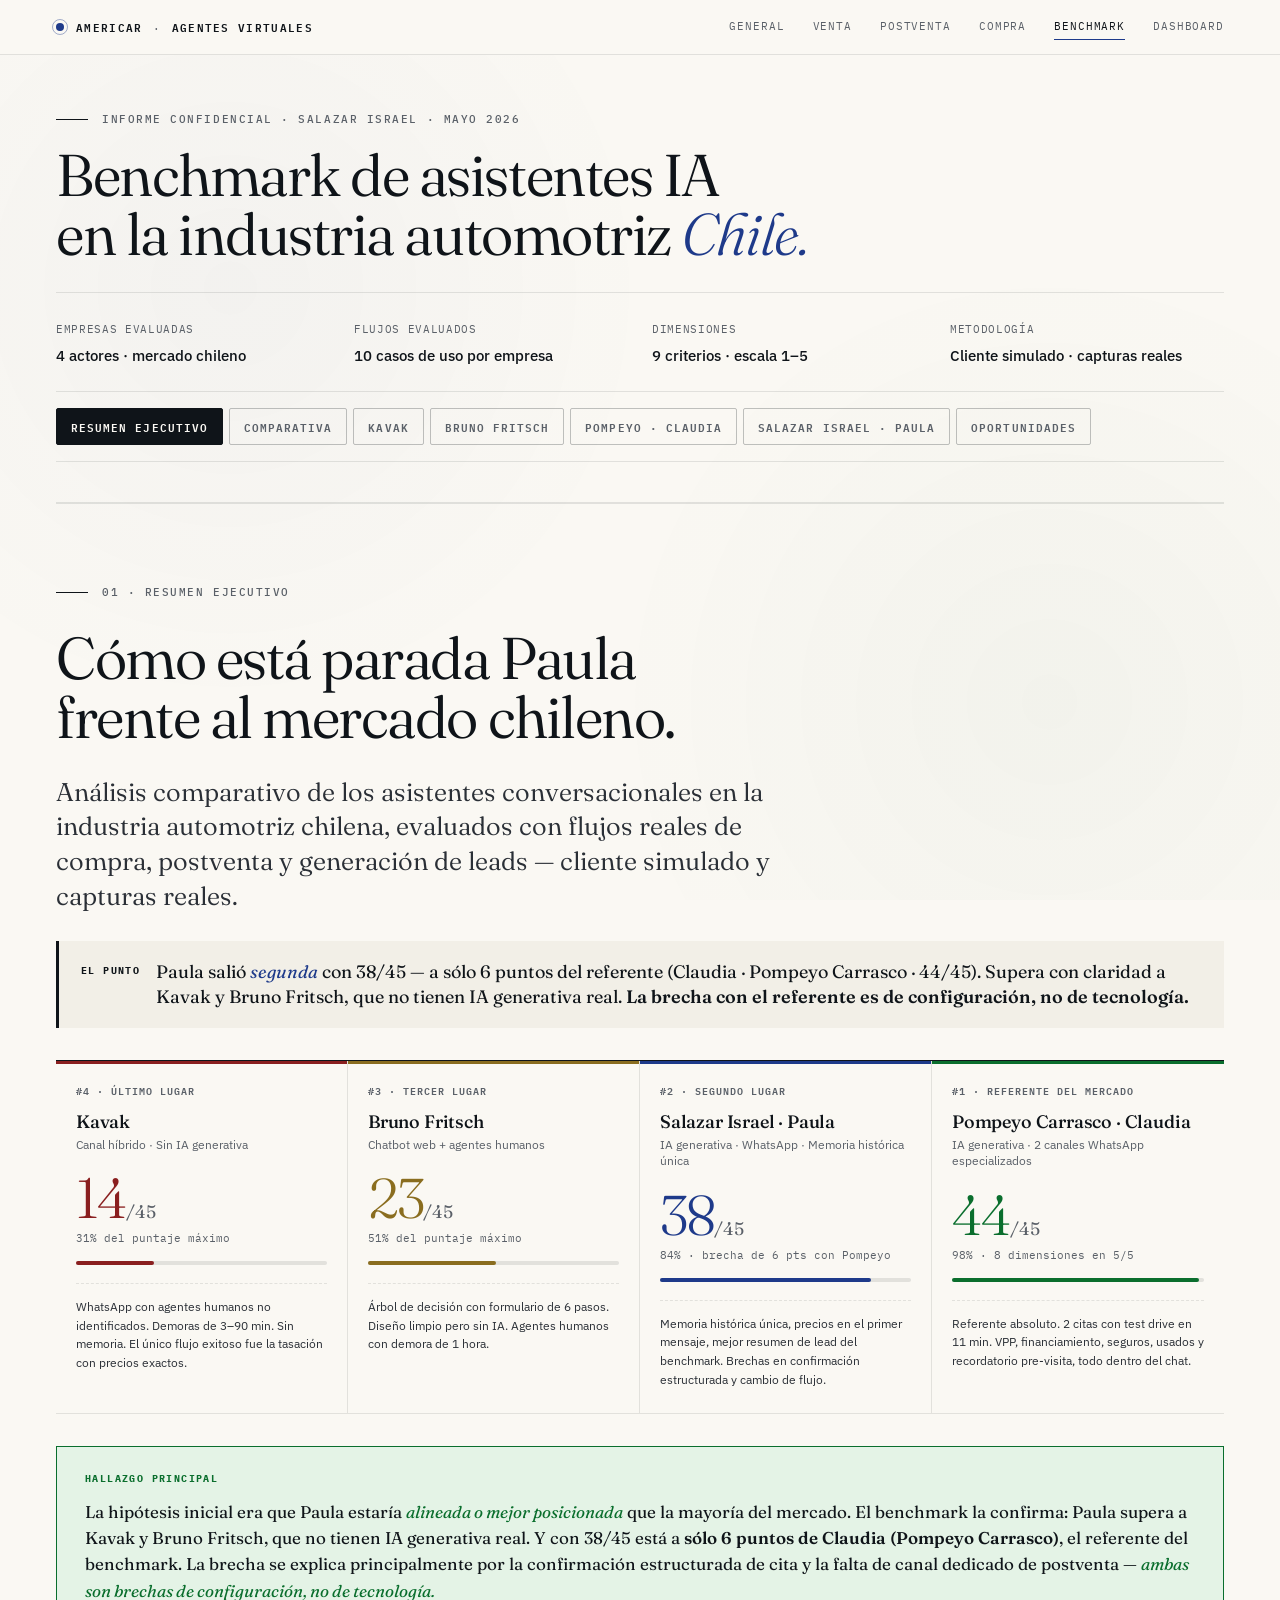
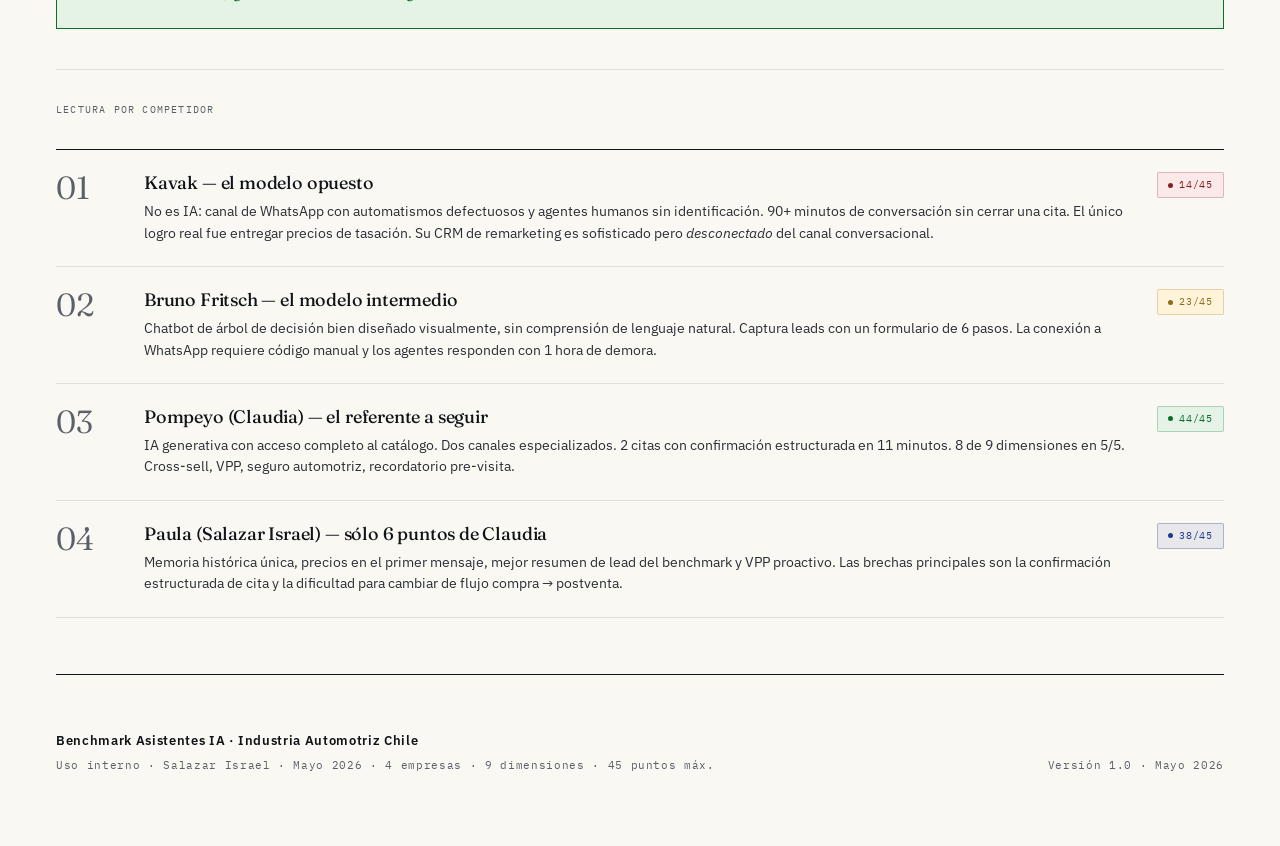
==== commit 499506ce: "Benchmark: remueve oportunidad 01 'Integración al catálogo de precios' La oportunidad contradecía el" ====
--- a/benchmark.html
+++ b/benchmark.html
@@ -615,48 +615,42 @@
   <div class="bench-opps">
     <div class="bench-opp">
       <div class="opp-num">01</div>
-      <div class="opp-title">Integración al catálogo de precios</div>
-      <div class="opp-text">Paula responde "lamentablemente no tengo acceso a los precios en este momento" al menos 4 veces en el flujo evaluado. Con acceso al catálogo de modelos y precios lista/contado/crédito de Salazar Israel, el flujo de cotización pasa de "deriva al asesor" a una conversión real dentro del chat.</div>
-      <div class="opp-impact">Impacto: muy alto · desbloqueador principal</div>
-    </div>
-    <div class="bench-opp">
-      <div class="opp-num">02</div>
       <div class="opp-title">Confirmación estructurada de cita</div>
       <div class="opp-text">Pompeyo envía un resumen de cita con nombre, sucursal, dirección, fecha, hora y Maps en un solo mensaje. Paula debe hacer lo mismo. Ese formato da certeza al usuario, reduce el no-show y reemplaza el "queda solicitado" por una confirmación real.</div>
       <div class="opp-impact">Impacto: alto · cierre de conversión</div>
     </div>
     <div class="bench-opp">
-      <div class="opp-num">03</div>
+      <div class="opp-num">02</div>
       <div class="opp-title">Eliminar datos técnicos del flujo</div>
       <div class="opp-text">Pedir el ID de sucursal o preguntar "¿cuál es el descuento que te ofrecemos?" al usuario son errores de diseño de flujo. El usuario no tiene esos datos. Paula debe tener la lista de sucursales disponible y los descuentos en su base de conocimiento.</div>
       <div class="opp-impact">Impacto: alto · desbloqueador de agendamiento</div>
     </div>
     <div class="bench-opp">
-      <div class="opp-num">04</div>
+      <div class="opp-num">03</div>
       <div class="opp-title">Localización al español chileno</div>
       <div class="opp-text">El uso de "seguís", "vos" y formas verbales rioplatenses rompe la naturalidad de la conversación para usuarios chilenos. Una instrucción de sistema explícita resuelve esto en horas. Impacto inmediato sin desarrollo técnico.</div>
       <div class="opp-impact">Impacto: medio · experiencia de usuario</div>
     </div>
     <div class="bench-opp">
-      <div class="opp-num">05</div>
+      <div class="opp-num">04</div>
       <div class="opp-title">Canal dedicado de postventa</div>
       <div class="opp-text">Pompeyo Carrasco tiene un número de WhatsApp separado para servicio con el mismo nivel de calidad que el de ventas. Separar los canales evita que flujos de mantención, tasación y cotización se mezclen en el mismo hilo.</div>
       <div class="opp-impact">Impacto: medio · arquitectura conversacional</div>
     </div>
     <div class="bench-opp">
-      <div class="opp-num">06</div>
+      <div class="opp-num">05</div>
       <div class="opp-title">Recordatorio pre-visita automatizado</div>
       <div class="opp-text">Pompeyo coordina un mensaje del viernes con documentos a llevar. Paula podría superar esto enviando el recordatorio automáticamente, sin delegar al ejecutivo. Un mensaje 2 días antes con hora, dirección y documentos necesarios maximiza la tasa de asistencia.</div>
       <div class="opp-impact">Impacto: medio · tasa de no-show</div>
     </div>
     <div class="bench-opp">
-      <div class="opp-num">07</div>
+      <div class="opp-num">06</div>
       <div class="opp-title">Aprovechar la memoria histórica</div>
       <div class="opp-text">Paula es la <strong>única</strong> del benchmark con memoria entre sesiones. Eso es un activo estratégico subutilizado. El modelo debería usar ese historial proactivamente: "La última vez que hablamos mencionaste el Audi Q8 — ¿quieres que retomemos esa búsqueda?" convierte el recuerdo en acción.</div>
       <div class="opp-impact">Impacto: alto · diferenciación tecnológica</div>
     </div>
     <div class="bench-opp">
-      <div class="opp-num">08</div>
+      <div class="opp-num">07</div>
       <div class="opp-title">Detección proactiva de VPP y financiamiento</div>
       <div class="opp-text">Pompeyo detecta la oportunidad de parte de pago antes de que el usuario la mencione: "¿Tienes un auto para entregar como parte de pago?" Paula debe incorporar esta pregunta en el flujo de cotización cuando el modelo sugiere que el usuario podría tener un vehículo previo.</div>
       <div class="opp-impact">Impacto: medio · upsell de conversión</div>
@@ -696,7 +690,7 @@
   <div class="bench-conclusion">
     <div class="bc-label">Conclusión estratégica</div>
     <div class="bc-text">
-      Paula tiene la <em>mejor base tecnológica</em> del mercado chileno evaluado. La memoria histórica entre sesiones es un diferenciador que ningún competidor tiene y que crea una experiencia de continuidad única. Con los ajustes priorizados (catálogo de precios, datos de sucursales, localización), Paula puede alcanzar o superar a Pompeyo Carrasco y posicionarse como el asistente de IA automotriz más completo de Chile. <strong>La brecha no es tecnológica: es de datos y configuración.</strong> Eso es una buena noticia.
+      Paula tiene la <em>mejor base tecnológica</em> del mercado chileno evaluado. La memoria histórica entre sesiones es un diferenciador que ningún competidor tiene y que crea una experiencia de continuidad única. Con los ajustes priorizados (confirmación estructurada de cita, datos de sucursales, localización), Paula puede alcanzar o superar a Pompeyo Carrasco y posicionarse como el asistente de IA automotriz más completo de Chile. <strong>La brecha no es tecnológica: es de configuración.</strong> Eso es una buena noticia.
     </div>
   </div>
 </section>
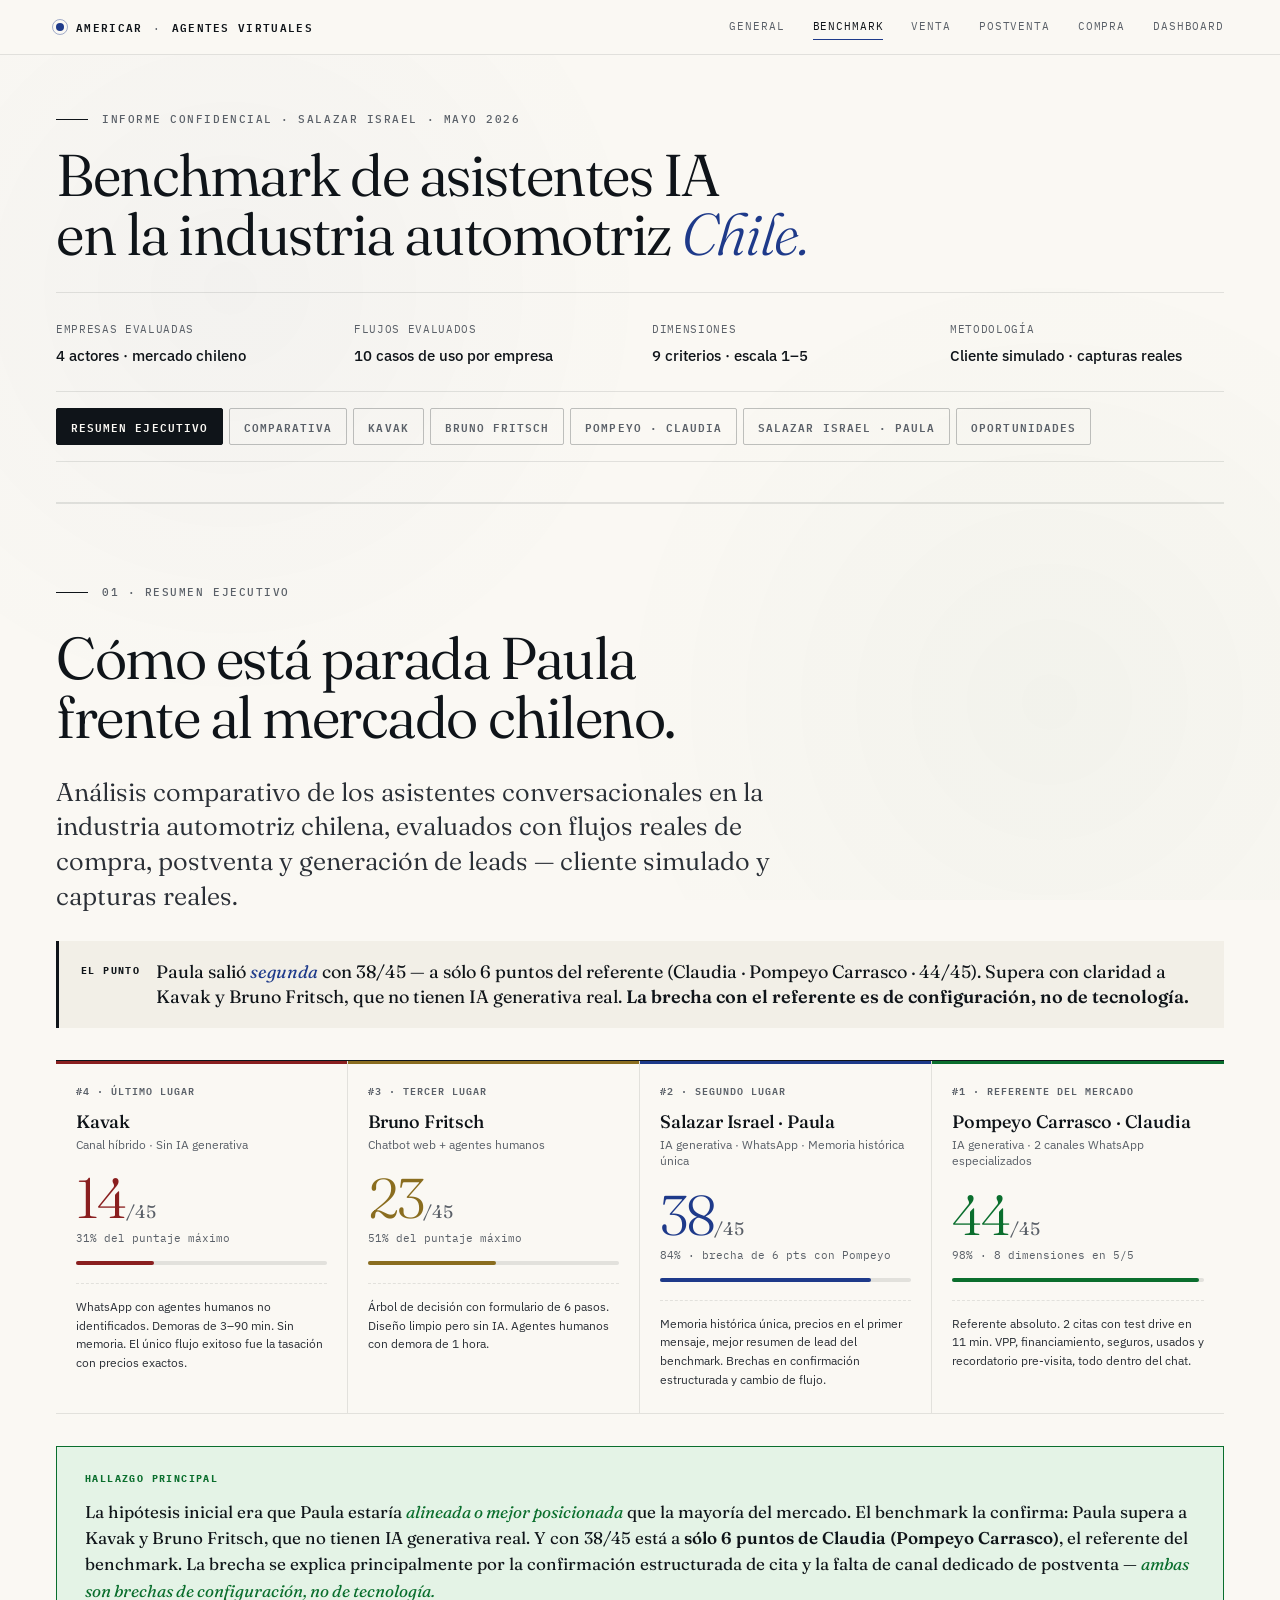
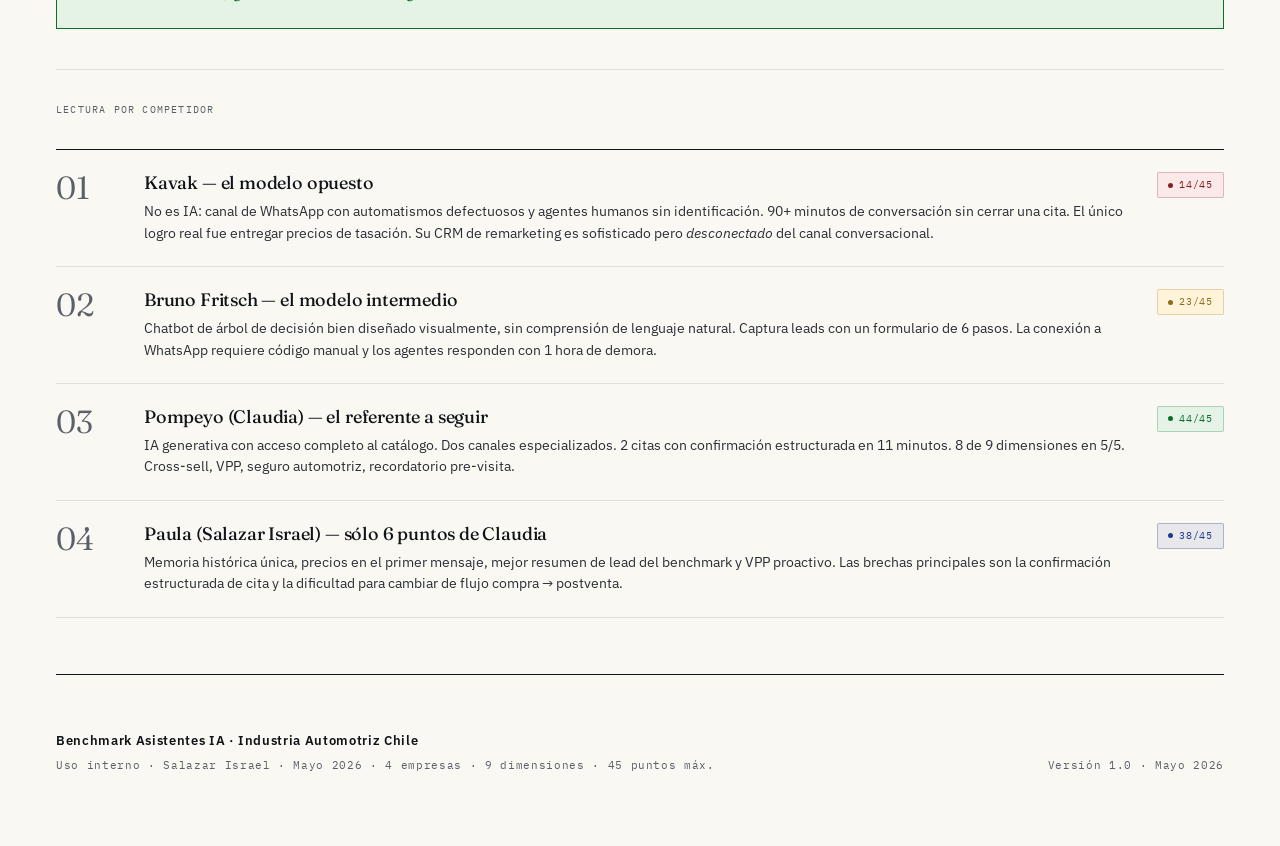
==== commit 93b2d328: "Topnav: mueve 'Benchmark' al lado derecho de 'General' en las 6 páginas Orden anterior: General · Ve" ====
--- a/benchmark.html
+++ b/benchmark.html
@@ -19,10 +19,10 @@
     </a>
     <nav class="nav-links">
       <a href="index.html">General</a>
+      <a href="benchmark.html" class="active">Benchmark</a>
       <a href="venta.html">Venta</a>
       <a href="postventa.html">Postventa</a>
       <a href="compra.html">Compra</a>
-      <a href="benchmark.html" class="active">Benchmark</a>
       <a href="dashboard.html">Dashboard</a>
     </nav>
   </div>
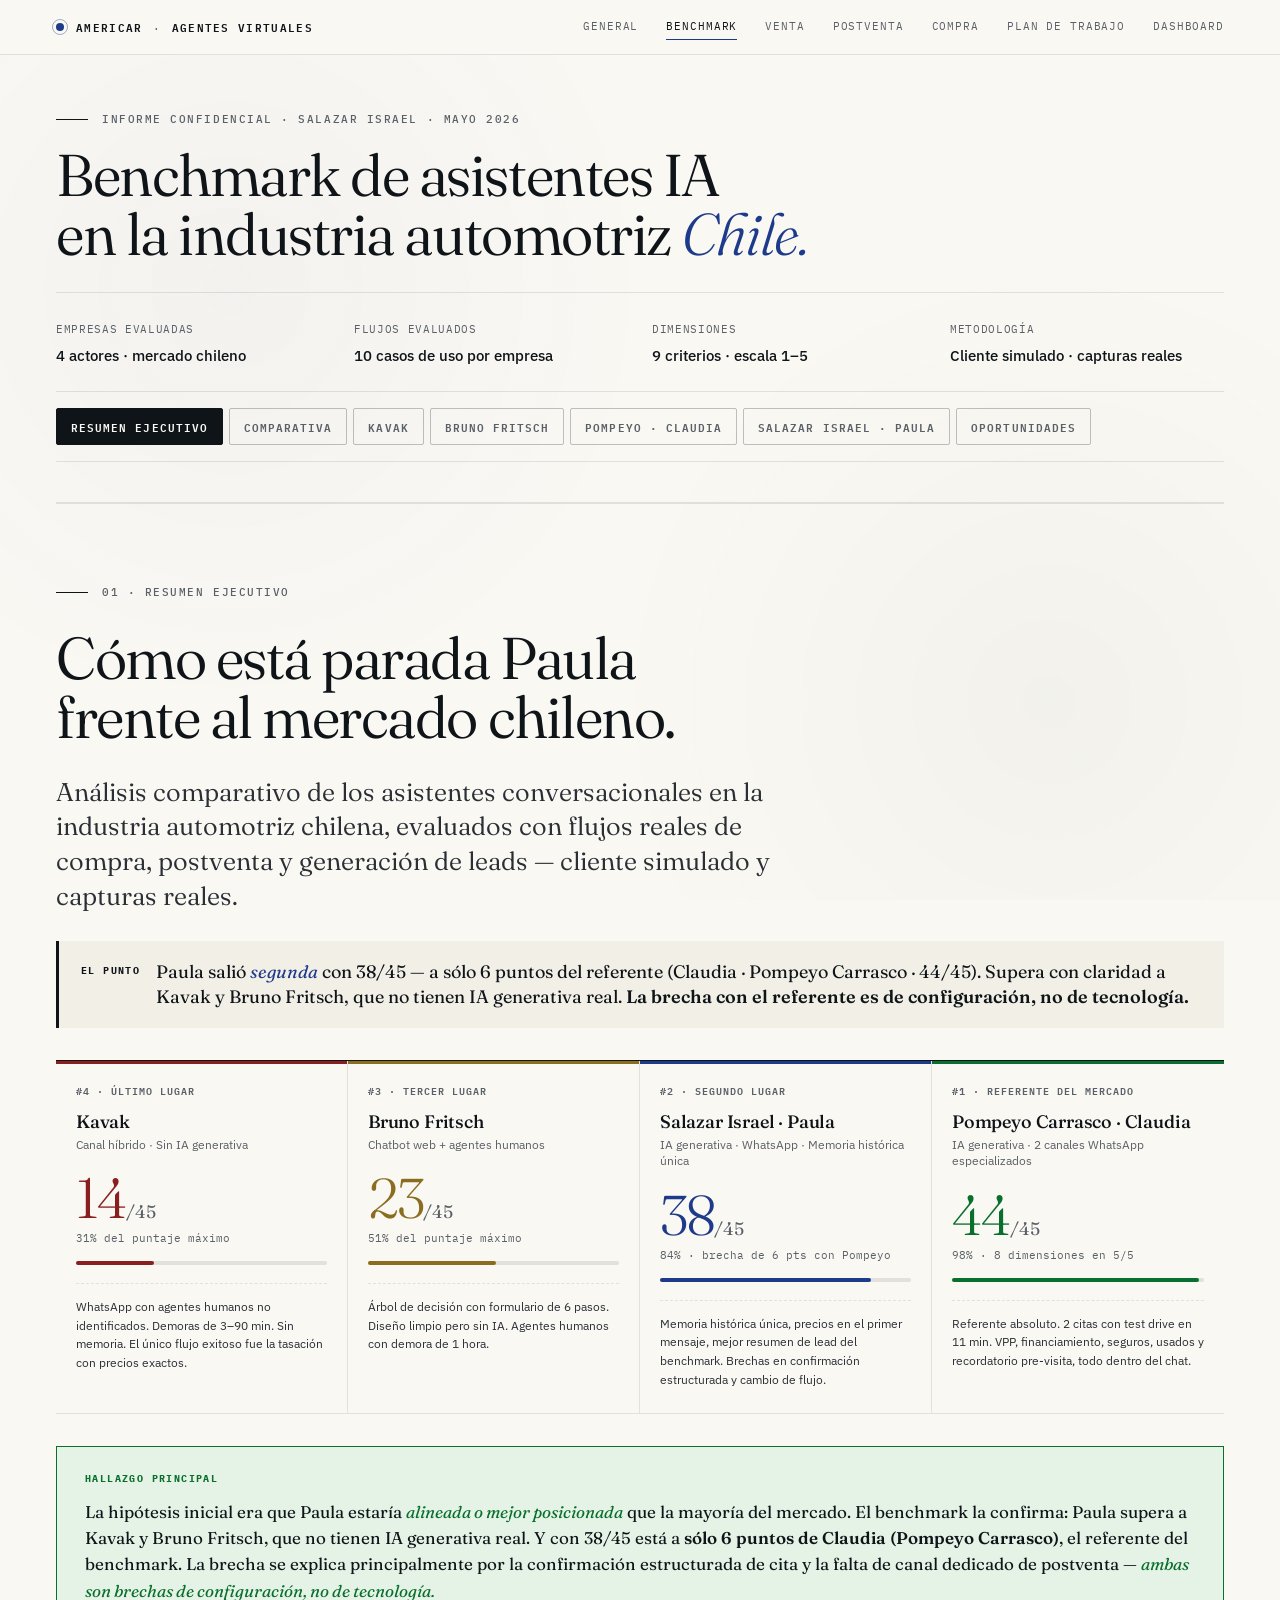
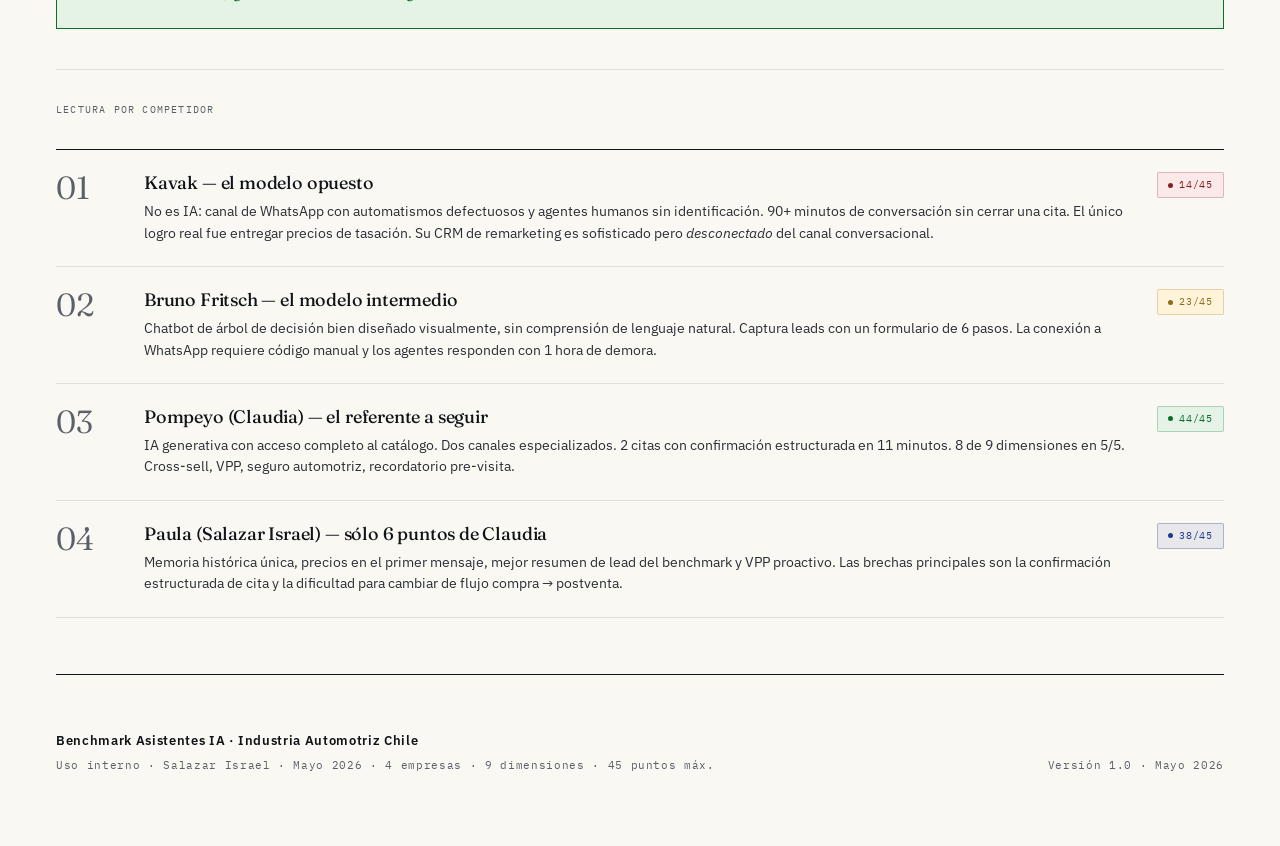
==== commit 55b5bb66: "Plan: nueva pestaña consolidada + saca planes de agentes - plan.html: nueva tab con 5 acciones prior" ====
--- a/benchmark.html
+++ b/benchmark.html
@@ -23,6 +23,7 @@
       <a href="venta.html">Venta</a>
       <a href="postventa.html">Postventa</a>
       <a href="compra.html">Compra</a>
+      <a href="plan.html">Plan de trabajo</a>
       <a href="dashboard.html">Dashboard</a>
     </nav>
   </div>
